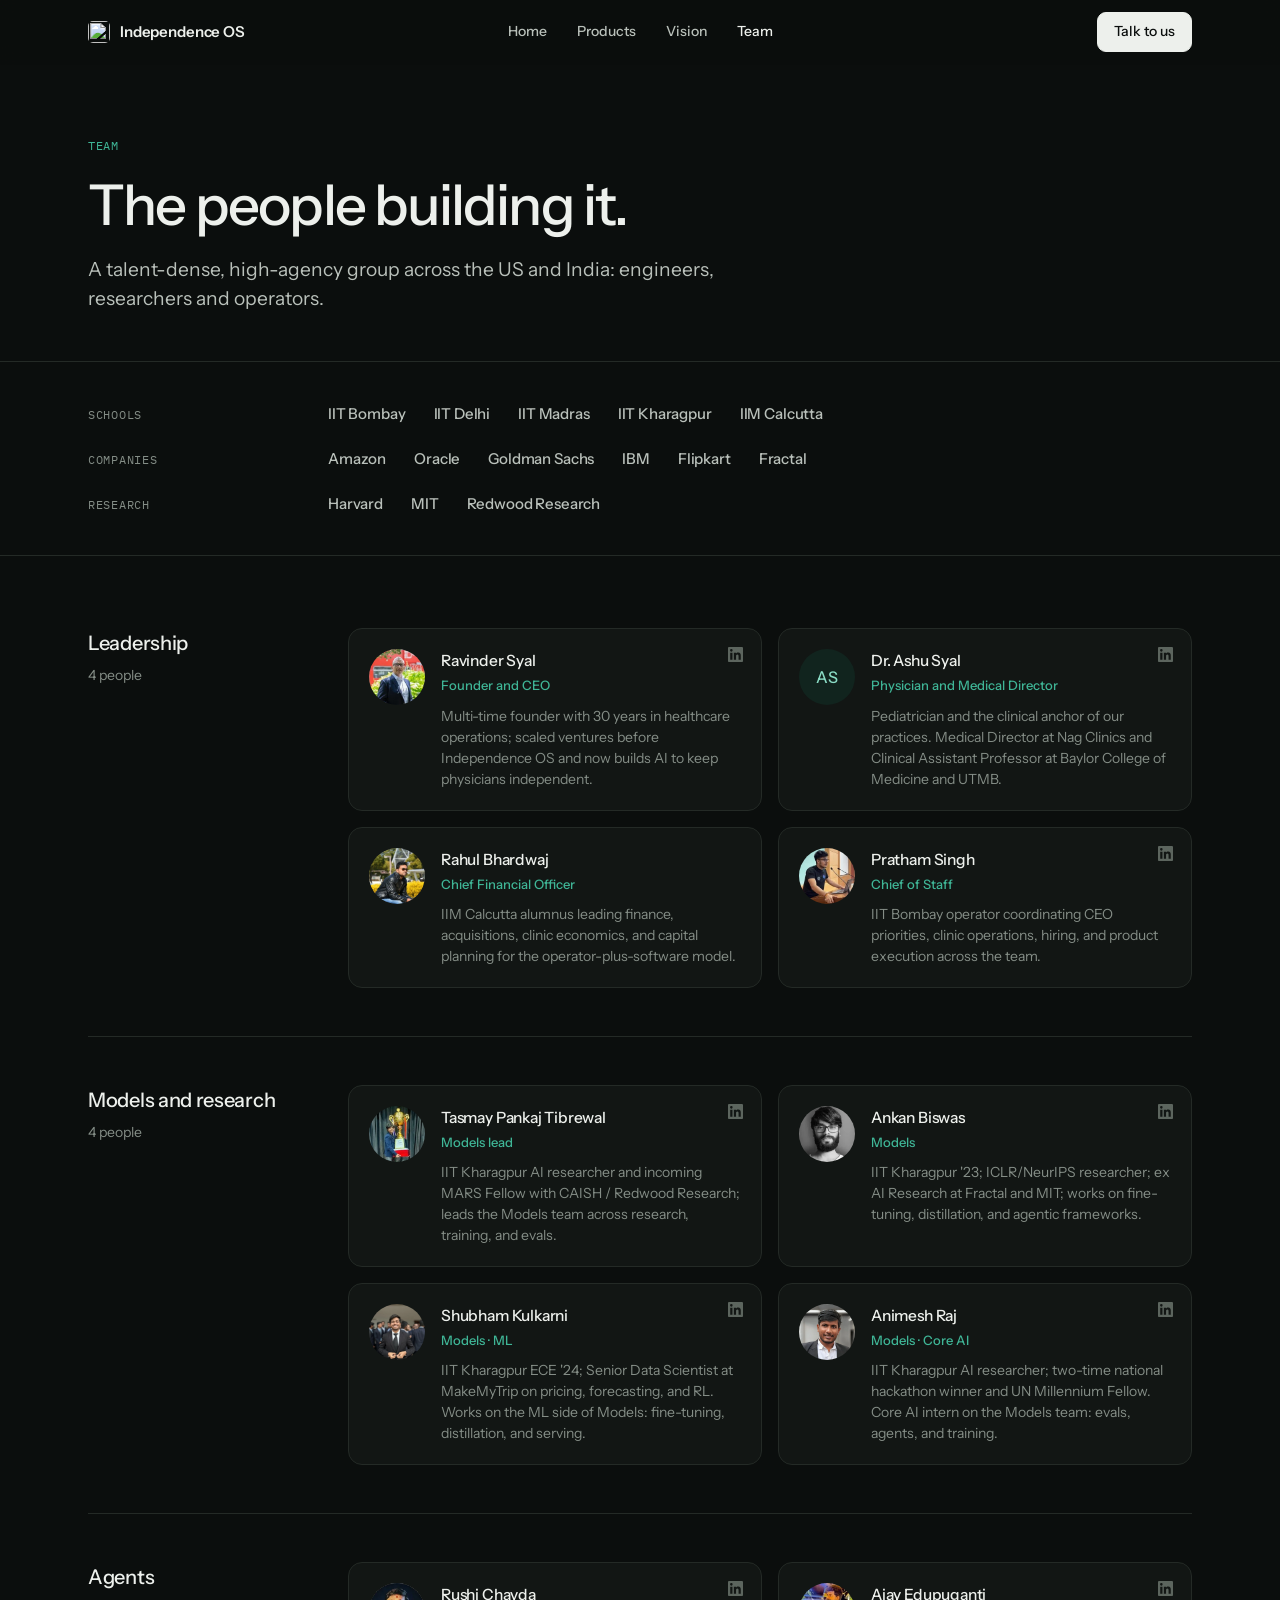
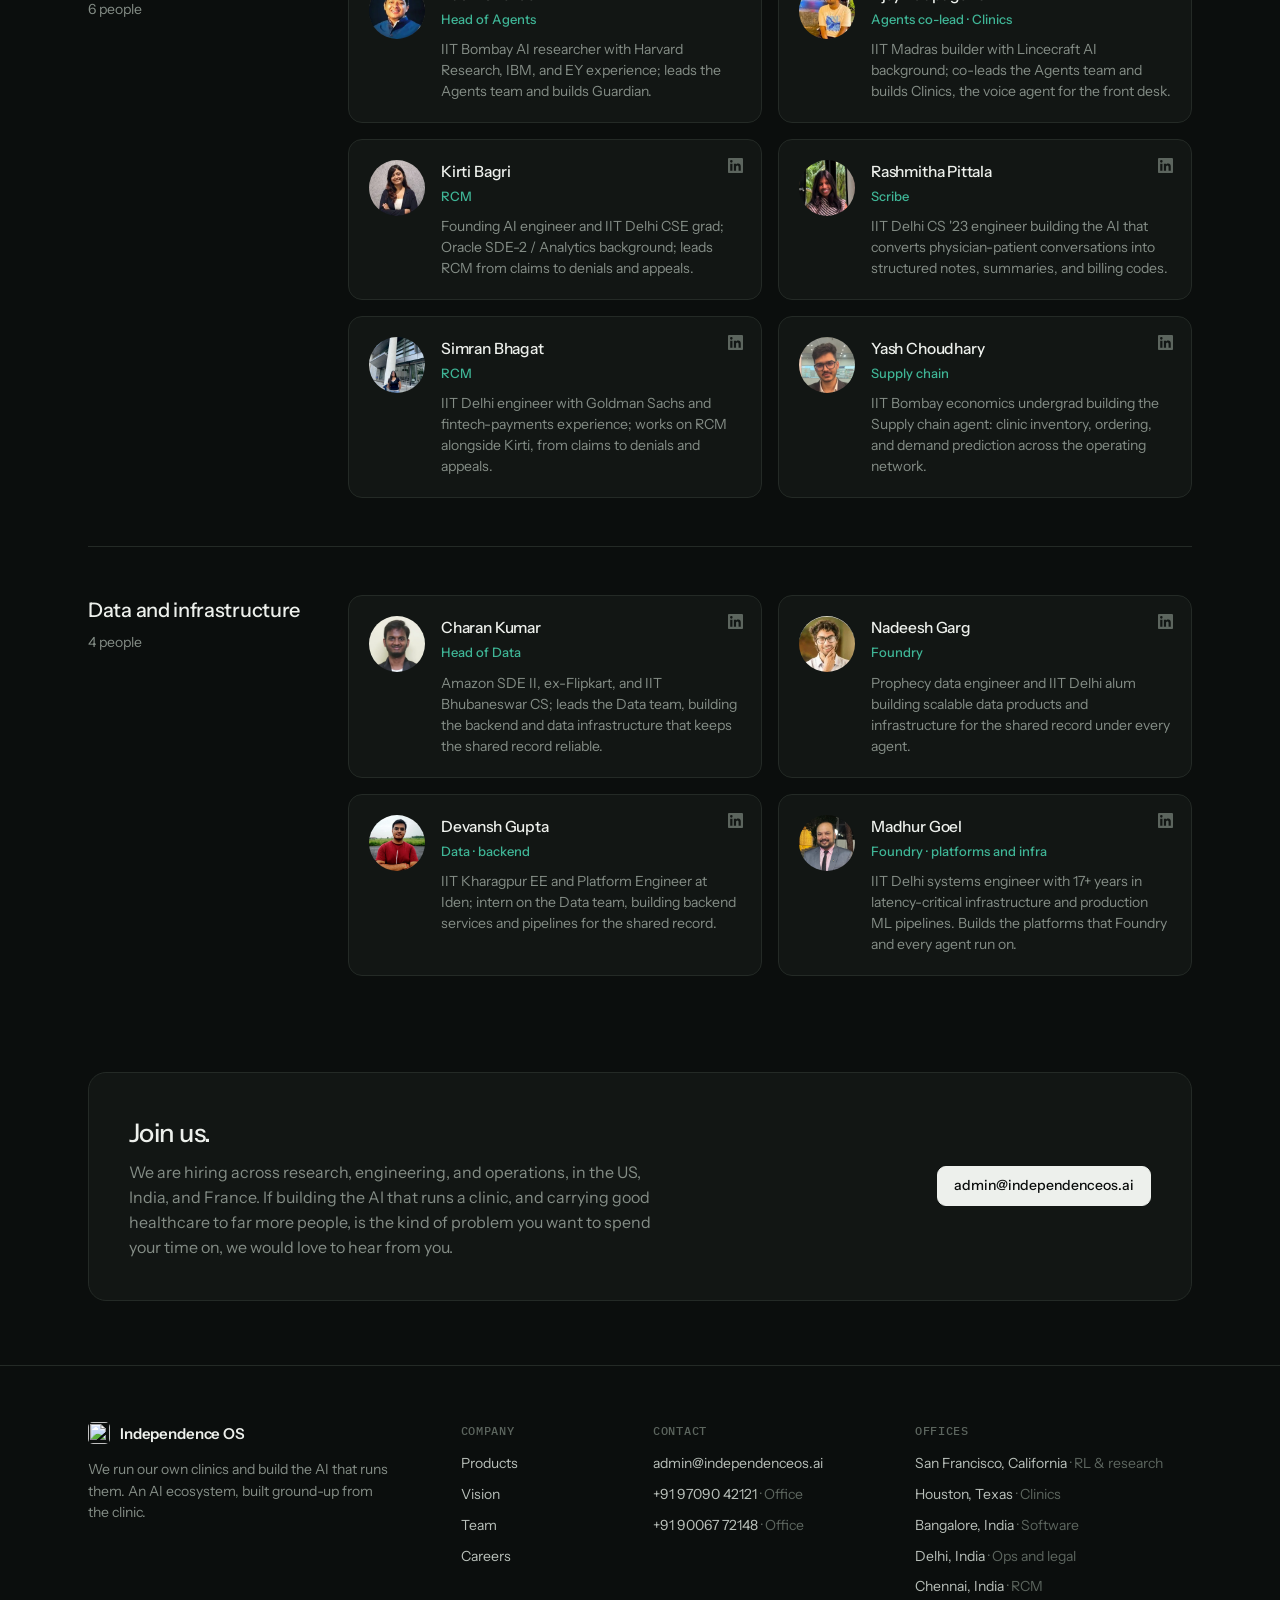
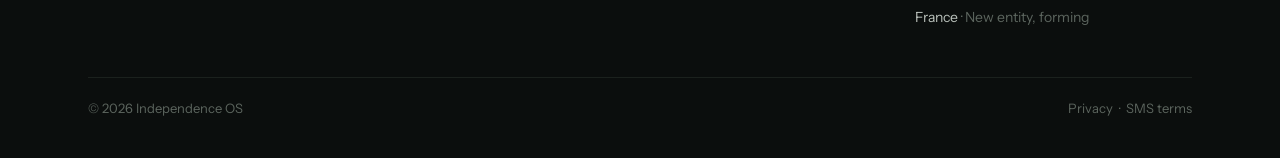
==== team.html @ 51375b29 "Rebuild site: dark-only design, globe hero, scroll-driven Flow, product grid and system diagram - Ne" ====
<!doctype html>
<html lang="en">
<head>
<meta charset="utf-8">
<meta name="viewport" content="width=device-width, initial-scale=1">
<title>Team · Independence OS</title>
<meta name="description" content="The people building Independence OS: engineers and researchers from the top IITs, with experience across Oracle, Amazon, IBM, Goldman Sachs, Flipkart, and Fractal.">
<link rel="icon" href="indoslogo.png">
<link rel="preconnect" href="https://fonts.googleapis.com">
<link rel="preconnect" href="https://fonts.gstatic.com" crossorigin>
<link href="https://fonts.googleapis.com/css2?family=Instrument+Sans:wght@400;500;600&family=IBM+Plex+Mono:wght@400;500&family=Newsreader:ital,opsz,wght@1,6..72,400&display=swap" rel="stylesheet">
<link rel="stylesheet" href="styles.css?v=45">
<meta name="color-scheme" content="dark">
</head>
<body>

<header class="nav">
  <div class="container nav-inner">
    <a class="brand" href="index.html"><img src="indoslogo.png" alt="">Independence OS</a>
    <nav class="nav-links" id="navLinks" aria-label="Primary">
      <a href="index.html">Home</a>
      <a href="products.html">Products</a>
      <a href="vision.html">Vision</a>
      <a href="team.html" aria-current="page">Team</a>
    </nav>
    <div class="nav-right">
      <a class="btn primary nav-cta" href="mailto:admin@independenceos.ai">Talk to us</a>
      <button type="button" class="icon-btn nav-toggle" id="navToggle" aria-label="Open menu" aria-expanded="false" aria-controls="navLinks">
        <svg viewBox="0 0 24 24" fill="none" stroke="currentColor" stroke-width="1.7" stroke-linecap="round"><path d="M4 7h16M4 12h16M4 17h16"/></svg>
      </button>
    </div>
  </div>
</header>

<main>

<section class="page-hero">
  <div class="container">
    <p class="label accent">Team</p>
    <h1 class="display">The people building it.</h1>
    <p class="lead">A talent-dense, high-agency group across the US and India: engineers, researchers and operators.</p>
  </div>
</section>

<div class="strip team-strip">
  <div class="container tstrip">
    <div class="trow"><p class="label">Schools</p><div class="marks"><span>IIT Bombay</span><span>IIT Delhi</span><span>IIT Madras</span><span>IIT Kharagpur</span><span>IIM Calcutta</span></div></div>
    <div class="trow"><p class="label">Companies</p><div class="marks"><span>Amazon</span><span>Oracle</span><span>Goldman Sachs</span><span>IBM</span><span>Flipkart</span><span>Fractal</span></div></div>
    <div class="trow"><p class="label">Research</p><div class="marks"><span>Harvard</span><span>MIT</span><span>Redwood Research</span></div></div>
  </div>
</div>

<section class="tight" style="padding-top:24px">
  <div class="container">

    <div class="group">
      <div class="group-h"><h2>Leadership</h2><p class="small">4 people</p></div>
      <div class="people">
        <article class="person">
          <span class="avatar"><img src="images/ravinder-syal.webp" alt=""></span>
          <div>
            <p class="name">Ravinder Syal</p><p class="role">Founder and CEO</p>
            <p class="bio">Multi-time founder with 30 years in healthcare operations; scaled ventures before Independence OS and now builds AI to keep physicians independent.</p>
          </div>
          <a class="li" href="https://www.linkedin.com/in/ravinder-syal/" target="_blank" rel="noopener" aria-label="LinkedIn"><svg viewBox="0 0 24 24" fill="currentColor"><path d="M20.45 20.45h-3.55v-5.57c0-1.33-.03-3.04-1.85-3.04-1.85 0-2.14 1.45-2.14 2.94v5.67H9.36V9h3.41v1.56h.05c.47-.9 1.63-1.85 3.36-1.85 3.6 0 4.27 2.37 4.27 5.46v6.28zM5.34 7.43a2.06 2.06 0 1 1 0-4.12 2.06 2.06 0 0 1 0 4.12zM7.12 20.45H3.56V9h3.56v11.45zM22.22 0H1.77C.79 0 0 .77 0 1.73v20.54C0 23.23.79 24 1.77 24h20.45c.98 0 1.78-.77 1.78-1.73V1.73C24 .77 23.2 0 22.22 0z"/></svg></a>
        </article>
        <article class="person">
          <span class="avatar">AS</span>
          <div>
            <p class="name">Dr. Ashu Syal</p><p class="role">Physician and Medical Director</p>
            <p class="bio">Pediatrician and the clinical anchor of our practices. Medical Director at Nag Clinics and Clinical Assistant Professor at Baylor College of Medicine and UTMB.</p>
          </div>
          <a class="li" href="https://www.linkedin.com/in/ashu-syal-66743b41/" target="_blank" rel="noopener" aria-label="LinkedIn"><svg viewBox="0 0 24 24" fill="currentColor"><path d="M20.45 20.45h-3.55v-5.57c0-1.33-.03-3.04-1.85-3.04-1.85 0-2.14 1.45-2.14 2.94v5.67H9.36V9h3.41v1.56h.05c.47-.9 1.63-1.85 3.36-1.85 3.6 0 4.27 2.37 4.27 5.46v6.28zM5.34 7.43a2.06 2.06 0 1 1 0-4.12 2.06 2.06 0 0 1 0 4.12zM7.12 20.45H3.56V9h3.56v11.45zM22.22 0H1.77C.79 0 0 .77 0 1.73v20.54C0 23.23.79 24 1.77 24h20.45c.98 0 1.78-.77 1.78-1.73V1.73C24 .77 23.2 0 22.22 0z"/></svg></a>
        </article>
        <article class="person">
          <span class="avatar"><img src="images/rahul-bhardwaj.webp" alt=""></span>
          <div>
            <p class="name">Rahul Bhardwaj</p><p class="role">Chief Financial Officer</p>
            <p class="bio">IIM Calcutta alumnus leading finance, acquisitions, clinic economics, and capital planning for the operator-plus-software model.</p>
          </div>
        </article>
        <article class="person">
          <span class="avatar"><img src="images/pratham-singh.webp" alt=""></span>
          <div>
            <p class="name">Pratham Singh</p><p class="role">Chief of Staff</p>
            <p class="bio">IIT Bombay operator coordinating CEO priorities, clinic operations, hiring, and product execution across the team.</p>
          </div>
          <a class="li" href="https://www.linkedin.com/in/pratham-singh-27b4b2253/" target="_blank" rel="noopener" aria-label="LinkedIn"><svg viewBox="0 0 24 24" fill="currentColor"><path d="M20.45 20.45h-3.55v-5.57c0-1.33-.03-3.04-1.85-3.04-1.85 0-2.14 1.45-2.14 2.94v5.67H9.36V9h3.41v1.56h.05c.47-.9 1.63-1.85 3.36-1.85 3.6 0 4.27 2.37 4.27 5.46v6.28zM5.34 7.43a2.06 2.06 0 1 1 0-4.12 2.06 2.06 0 0 1 0 4.12zM7.12 20.45H3.56V9h3.56v11.45zM22.22 0H1.77C.79 0 0 .77 0 1.73v20.54C0 23.23.79 24 1.77 24h20.45c.98 0 1.78-.77 1.78-1.73V1.73C24 .77 23.2 0 22.22 0z"/></svg></a>
        </article>
      </div>
    </div>

    <div class="group">
      <div class="group-h"><h2>Models and research</h2><p class="small">4 people</p></div>
      <div class="people">
        <article class="person">
          <span class="avatar"><img src="images/tasmay-pankaj-tibrewal.webp" alt=""></span>
          <div>
            <p class="name">Tasmay Pankaj Tibrewal</p><p class="role">Models lead</p>
            <p class="bio">IIT Kharagpur AI researcher and incoming MARS Fellow with CAISH / Redwood Research; leads the Models team across research, training, and evals.</p>
          </div>
          <a class="li" href="https://www.linkedin.com/in/tasmay-tibrewal/" target="_blank" rel="noopener" aria-label="LinkedIn"><svg viewBox="0 0 24 24" fill="currentColor"><path d="M20.45 20.45h-3.55v-5.57c0-1.33-.03-3.04-1.85-3.04-1.85 0-2.14 1.45-2.14 2.94v5.67H9.36V9h3.41v1.56h.05c.47-.9 1.63-1.85 3.36-1.85 3.6 0 4.27 2.37 4.27 5.46v6.28zM5.34 7.43a2.06 2.06 0 1 1 0-4.12 2.06 2.06 0 0 1 0 4.12zM7.12 20.45H3.56V9h3.56v11.45zM22.22 0H1.77C.79 0 0 .77 0 1.73v20.54C0 23.23.79 24 1.77 24h20.45c.98 0 1.78-.77 1.78-1.73V1.73C24 .77 23.2 0 22.22 0z"/></svg></a>
        </article>
        <article class="person">
          <span class="avatar"><img src="images/ankan-biswas.webp" alt=""></span>
          <div>
            <p class="name">Ankan Biswas</p><p class="role">Models</p>
            <p class="bio">IIT Kharagpur '23; ICLR/NeurIPS researcher; ex AI Research at Fractal and MIT; works on fine-tuning, distillation, and agentic frameworks.</p>
          </div>
          <a class="li" href="https://www.linkedin.com/in/ankanbiswas7/" target="_blank" rel="noopener" aria-label="LinkedIn"><svg viewBox="0 0 24 24" fill="currentColor"><path d="M20.45 20.45h-3.55v-5.57c0-1.33-.03-3.04-1.85-3.04-1.85 0-2.14 1.45-2.14 2.94v5.67H9.36V9h3.41v1.56h.05c.47-.9 1.63-1.85 3.36-1.85 3.6 0 4.27 2.37 4.27 5.46v6.28zM5.34 7.43a2.06 2.06 0 1 1 0-4.12 2.06 2.06 0 0 1 0 4.12zM7.12 20.45H3.56V9h3.56v11.45zM22.22 0H1.77C.79 0 0 .77 0 1.73v20.54C0 23.23.79 24 1.77 24h20.45c.98 0 1.78-.77 1.78-1.73V1.73C24 .77 23.2 0 22.22 0z"/></svg></a>
        </article>
        <article class="person">
          <span class="avatar"><img src="images/shubham-kulkarni.webp" alt=""></span>
          <div>
            <p class="name">Shubham Kulkarni</p><p class="role">Models · ML</p>
            <p class="bio">IIT Kharagpur ECE '24; Senior Data Scientist at MakeMyTrip on pricing, forecasting, and RL. Works on the ML side of Models: fine-tuning, distillation, and serving.</p>
          </div>
          <a class="li" href="https://www.linkedin.com/in/shubham-kulkarni-b0b307221/" target="_blank" rel="noopener" aria-label="LinkedIn"><svg viewBox="0 0 24 24" fill="currentColor"><path d="M20.45 20.45h-3.55v-5.57c0-1.33-.03-3.04-1.85-3.04-1.85 0-2.14 1.45-2.14 2.94v5.67H9.36V9h3.41v1.56h.05c.47-.9 1.63-1.85 3.36-1.85 3.6 0 4.27 2.37 4.27 5.46v6.28zM5.34 7.43a2.06 2.06 0 1 1 0-4.12 2.06 2.06 0 0 1 0 4.12zM7.12 20.45H3.56V9h3.56v11.45zM22.22 0H1.77C.79 0 0 .77 0 1.73v20.54C0 23.23.79 24 1.77 24h20.45c.98 0 1.78-.77 1.78-1.73V1.73C24 .77 23.2 0 22.22 0z"/></svg></a>
        </article>
        <article class="person">
          <span class="avatar"><img src="images/animesh-raj.webp" alt=""></span>
          <div>
            <p class="name">Animesh Raj</p><p class="role">Models · Core AI</p>
            <p class="bio">IIT Kharagpur AI researcher; two-time national hackathon winner and UN Millennium Fellow. Core AI intern on the Models team: evals, agents, and training.</p>
          </div>
          <a class="li" href="https://www.linkedin.com/in/animeshrj958/" target="_blank" rel="noopener" aria-label="LinkedIn"><svg viewBox="0 0 24 24" fill="currentColor"><path d="M20.45 20.45h-3.55v-5.57c0-1.33-.03-3.04-1.85-3.04-1.85 0-2.14 1.45-2.14 2.94v5.67H9.36V9h3.41v1.56h.05c.47-.9 1.63-1.85 3.36-1.85 3.6 0 4.27 2.37 4.27 5.46v6.28zM5.34 7.43a2.06 2.06 0 1 1 0-4.12 2.06 2.06 0 0 1 0 4.12zM7.12 20.45H3.56V9h3.56v11.45zM22.22 0H1.77C.79 0 0 .77 0 1.73v20.54C0 23.23.79 24 1.77 24h20.45c.98 0 1.78-.77 1.78-1.73V1.73C24 .77 23.2 0 22.22 0z"/></svg></a>
        </article>
      </div>
    </div>

    <div class="group">
      <div class="group-h"><h2>Agents</h2><p class="small">6 people</p></div>
      <div class="people">
        <article class="person">
          <span class="avatar"><img src="images/rushi-chavda.webp" alt=""></span>
          <div>
            <p class="name">Rushi Chavda</p><p class="role">Head of Agents</p>
            <p class="bio">IIT Bombay AI researcher with Harvard Research, IBM, and EY experience; leads the Agents team and builds Guardian.</p>
          </div>
          <a class="li" href="https://www.linkedin.com/in/rushi-chavda-123ryc/" target="_blank" rel="noopener" aria-label="LinkedIn"><svg viewBox="0 0 24 24" fill="currentColor"><path d="M20.45 20.45h-3.55v-5.57c0-1.33-.03-3.04-1.85-3.04-1.85 0-2.14 1.45-2.14 2.94v5.67H9.36V9h3.41v1.56h.05c.47-.9 1.63-1.85 3.36-1.85 3.6 0 4.27 2.37 4.27 5.46v6.28zM5.34 7.43a2.06 2.06 0 1 1 0-4.12 2.06 2.06 0 0 1 0 4.12zM7.12 20.45H3.56V9h3.56v11.45zM22.22 0H1.77C.79 0 0 .77 0 1.73v20.54C0 23.23.79 24 1.77 24h20.45c.98 0 1.78-.77 1.78-1.73V1.73C24 .77 23.2 0 22.22 0z"/></svg></a>
        </article>
        <article class="person">
          <span class="avatar"><img src="images/ajay-edupuganti.webp" alt=""></span>
          <div>
            <p class="name">Ajay Edupuganti</p><p class="role">Agents co-lead · Clinics</p>
            <p class="bio">IIT Madras builder with Lincecraft AI background; co-leads the Agents team and builds Clinics, the voice agent for the front desk.</p>
          </div>
          <a class="li" href="https://www.linkedin.com/in/ajayedupuganti/" target="_blank" rel="noopener" aria-label="LinkedIn"><svg viewBox="0 0 24 24" fill="currentColor"><path d="M20.45 20.45h-3.55v-5.57c0-1.33-.03-3.04-1.85-3.04-1.85 0-2.14 1.45-2.14 2.94v5.67H9.36V9h3.41v1.56h.05c.47-.9 1.63-1.85 3.36-1.85 3.6 0 4.27 2.37 4.27 5.46v6.28zM5.34 7.43a2.06 2.06 0 1 1 0-4.12 2.06 2.06 0 0 1 0 4.12zM7.12 20.45H3.56V9h3.56v11.45zM22.22 0H1.77C.79 0 0 .77 0 1.73v20.54C0 23.23.79 24 1.77 24h20.45c.98 0 1.78-.77 1.78-1.73V1.73C24 .77 23.2 0 22.22 0z"/></svg></a>
        </article>
        <article class="person">
          <span class="avatar"><img src="images/kirti-bagri.webp" alt=""></span>
          <div>
            <p class="name">Kirti Bagri</p><p class="role">RCM</p>
            <p class="bio">Founding AI engineer and IIT Delhi CSE grad; Oracle SDE-2 / Analytics background; leads RCM from claims to denials and appeals.</p>
          </div>
          <a class="li" href="https://www.linkedin.com/in/kirti-bagri-600b33213/" target="_blank" rel="noopener" aria-label="LinkedIn"><svg viewBox="0 0 24 24" fill="currentColor"><path d="M20.45 20.45h-3.55v-5.57c0-1.33-.03-3.04-1.85-3.04-1.85 0-2.14 1.45-2.14 2.94v5.67H9.36V9h3.41v1.56h.05c.47-.9 1.63-1.85 3.36-1.85 3.6 0 4.27 2.37 4.27 5.46v6.28zM5.34 7.43a2.06 2.06 0 1 1 0-4.12 2.06 2.06 0 0 1 0 4.12zM7.12 20.45H3.56V9h3.56v11.45zM22.22 0H1.77C.79 0 0 .77 0 1.73v20.54C0 23.23.79 24 1.77 24h20.45c.98 0 1.78-.77 1.78-1.73V1.73C24 .77 23.2 0 22.22 0z"/></svg></a>
        </article>
        <article class="person">
          <span class="avatar"><img src="images/rashmitha-pittala.webp" alt=""></span>
          <div>
            <p class="name">Rashmitha Pittala</p><p class="role">Scribe</p>
            <p class="bio">IIT Delhi CS '23 engineer building the AI that converts physician-patient conversations into structured notes, summaries, and billing codes.</p>
          </div>
          <a class="li" href="https://www.linkedin.com/in/rashmitha-pittala-50b4711b3/" target="_blank" rel="noopener" aria-label="LinkedIn"><svg viewBox="0 0 24 24" fill="currentColor"><path d="M20.45 20.45h-3.55v-5.57c0-1.33-.03-3.04-1.85-3.04-1.85 0-2.14 1.45-2.14 2.94v5.67H9.36V9h3.41v1.56h.05c.47-.9 1.63-1.85 3.36-1.85 3.6 0 4.27 2.37 4.27 5.46v6.28zM5.34 7.43a2.06 2.06 0 1 1 0-4.12 2.06 2.06 0 0 1 0 4.12zM7.12 20.45H3.56V9h3.56v11.45zM22.22 0H1.77C.79 0 0 .77 0 1.73v20.54C0 23.23.79 24 1.77 24h20.45c.98 0 1.78-.77 1.78-1.73V1.73C24 .77 23.2 0 22.22 0z"/></svg></a>
        </article>
        <article class="person">
          <span class="avatar"><img src="images/simran-bhagat.webp" alt=""></span>
          <div>
            <p class="name">Simran Bhagat</p><p class="role">RCM</p>
            <p class="bio">IIT Delhi engineer with Goldman Sachs and fintech-payments experience; works on RCM alongside Kirti, from claims to denials and appeals.</p>
          </div>
          <a class="li" href="https://www.linkedin.com/in/simran-bhagat-122698148/" target="_blank" rel="noopener" aria-label="LinkedIn"><svg viewBox="0 0 24 24" fill="currentColor"><path d="M20.45 20.45h-3.55v-5.57c0-1.33-.03-3.04-1.85-3.04-1.85 0-2.14 1.45-2.14 2.94v5.67H9.36V9h3.41v1.56h.05c.47-.9 1.63-1.85 3.36-1.85 3.6 0 4.27 2.37 4.27 5.46v6.28zM5.34 7.43a2.06 2.06 0 1 1 0-4.12 2.06 2.06 0 0 1 0 4.12zM7.12 20.45H3.56V9h3.56v11.45zM22.22 0H1.77C.79 0 0 .77 0 1.73v20.54C0 23.23.79 24 1.77 24h20.45c.98 0 1.78-.77 1.78-1.73V1.73C24 .77 23.2 0 22.22 0z"/></svg></a>
        </article>
        <article class="person">
          <span class="avatar"><img src="images/yash-choudhary.webp" alt=""></span>
          <div>
            <p class="name">Yash Choudhary</p><p class="role">Supply chain</p>
            <p class="bio">IIT Bombay economics undergrad building the Supply chain agent: clinic inventory, ordering, and demand prediction across the operating network.</p>
          </div>
          <a class="li" href="https://www.linkedin.com/in/yash-choudhary-ab0544289/" target="_blank" rel="noopener" aria-label="LinkedIn"><svg viewBox="0 0 24 24" fill="currentColor"><path d="M20.45 20.45h-3.55v-5.57c0-1.33-.03-3.04-1.85-3.04-1.85 0-2.14 1.45-2.14 2.94v5.67H9.36V9h3.41v1.56h.05c.47-.9 1.63-1.85 3.36-1.85 3.6 0 4.27 2.37 4.27 5.46v6.28zM5.34 7.43a2.06 2.06 0 1 1 0-4.12 2.06 2.06 0 0 1 0 4.12zM7.12 20.45H3.56V9h3.56v11.45zM22.22 0H1.77C.79 0 0 .77 0 1.73v20.54C0 23.23.79 24 1.77 24h20.45c.98 0 1.78-.77 1.78-1.73V1.73C24 .77 23.2 0 22.22 0z"/></svg></a>
        </article>
      </div>
    </div>

    <div class="group">
      <div class="group-h"><h2>Data and infrastructure</h2><p class="small">4 people</p></div>
      <div class="people">
        <article class="person">
          <span class="avatar"><img src="images/charan-kumar.webp" alt=""></span>
          <div>
            <p class="name">Charan Kumar</p><p class="role">Head of Data</p>
            <p class="bio">Amazon SDE II, ex-Flipkart, and IIT Bhubaneswar CS; leads the Data team, building the backend and data infrastructure that keeps the shared record reliable.</p>
          </div>
          <a class="li" href="https://www.linkedin.com/in/rvs-charan-kumar/" target="_blank" rel="noopener" aria-label="LinkedIn"><svg viewBox="0 0 24 24" fill="currentColor"><path d="M20.45 20.45h-3.55v-5.57c0-1.33-.03-3.04-1.85-3.04-1.85 0-2.14 1.45-2.14 2.94v5.67H9.36V9h3.41v1.56h.05c.47-.9 1.63-1.85 3.36-1.85 3.6 0 4.27 2.37 4.27 5.46v6.28zM5.34 7.43a2.06 2.06 0 1 1 0-4.12 2.06 2.06 0 0 1 0 4.12zM7.12 20.45H3.56V9h3.56v11.45zM22.22 0H1.77C.79 0 0 .77 0 1.73v20.54C0 23.23.79 24 1.77 24h20.45c.98 0 1.78-.77 1.78-1.73V1.73C24 .77 23.2 0 22.22 0z"/></svg></a>
        </article>
        <article class="person">
          <span class="avatar"><img src="images/nadeesh-garg.webp" alt=""></span>
          <div>
            <p class="name">Nadeesh Garg</p><p class="role">Foundry</p>
            <p class="bio">Prophecy data engineer and IIT Delhi alum building scalable data products and infrastructure for the shared record under every agent.</p>
          </div>
          <a class="li" href="https://www.linkedin.com/in/nadeeshgarg/" target="_blank" rel="noopener" aria-label="LinkedIn"><svg viewBox="0 0 24 24" fill="currentColor"><path d="M20.45 20.45h-3.55v-5.57c0-1.33-.03-3.04-1.85-3.04-1.85 0-2.14 1.45-2.14 2.94v5.67H9.36V9h3.41v1.56h.05c.47-.9 1.63-1.85 3.36-1.85 3.6 0 4.27 2.37 4.27 5.46v6.28zM5.34 7.43a2.06 2.06 0 1 1 0-4.12 2.06 2.06 0 0 1 0 4.12zM7.12 20.45H3.56V9h3.56v11.45zM22.22 0H1.77C.79 0 0 .77 0 1.73v20.54C0 23.23.79 24 1.77 24h20.45c.98 0 1.78-.77 1.78-1.73V1.73C24 .77 23.2 0 22.22 0z"/></svg></a>
        </article>
        <article class="person">
          <span class="avatar"><img src="images/devansh-gupta.webp" alt=""></span>
          <div>
            <p class="name">Devansh Gupta</p><p class="role">Data · backend</p>
            <p class="bio">IIT Kharagpur EE and Platform Engineer at Iden; intern on the Data team, building backend services and pipelines for the shared record.</p>
          </div>
          <a class="li" href="https://www.linkedin.com/in/devansh308/" target="_blank" rel="noopener" aria-label="LinkedIn"><svg viewBox="0 0 24 24" fill="currentColor"><path d="M20.45 20.45h-3.55v-5.57c0-1.33-.03-3.04-1.85-3.04-1.85 0-2.14 1.45-2.14 2.94v5.67H9.36V9h3.41v1.56h.05c.47-.9 1.63-1.85 3.36-1.85 3.6 0 4.27 2.37 4.27 5.46v6.28zM5.34 7.43a2.06 2.06 0 1 1 0-4.12 2.06 2.06 0 0 1 0 4.12zM7.12 20.45H3.56V9h3.56v11.45zM22.22 0H1.77C.79 0 0 .77 0 1.73v20.54C0 23.23.79 24 1.77 24h20.45c.98 0 1.78-.77 1.78-1.73V1.73C24 .77 23.2 0 22.22 0z"/></svg></a>
        </article>
        <article class="person">
          <span class="avatar"><img src="images/madhur-goel.webp" alt=""></span>
          <div>
            <p class="name">Madhur Goel</p><p class="role">Foundry · platforms and infra</p>
            <p class="bio">IIT Delhi systems engineer with 17+ years in latency-critical infrastructure and production ML pipelines. Builds the platforms that Foundry and every agent run on.</p>
          </div>
          <a class="li" href="https://www.linkedin.com/in/madhur-goel-1015877/" target="_blank" rel="noopener" aria-label="LinkedIn"><svg viewBox="0 0 24 24" fill="currentColor"><path d="M20.45 20.45h-3.55v-5.57c0-1.33-.03-3.04-1.85-3.04-1.85 0-2.14 1.45-2.14 2.94v5.67H9.36V9h3.41v1.56h.05c.47-.9 1.63-1.85 3.36-1.85 3.6 0 4.27 2.37 4.27 5.46v6.28zM5.34 7.43a2.06 2.06 0 1 1 0-4.12 2.06 2.06 0 0 1 0 4.12zM7.12 20.45H3.56V9h3.56v11.45zM22.22 0H1.77C.79 0 0 .77 0 1.73v20.54C0 23.23.79 24 1.77 24h20.45c.98 0 1.78-.77 1.78-1.73V1.73C24 .77 23.2 0 22.22 0z"/></svg></a>
        </article>
      </div>
    </div>

    <div class="join">
      <div class="cta">
        <div>
          <h2>Join us.</h2>
          <p>We are hiring across research, engineering, and operations, in the US, India, and France. If building the AI that runs a clinic, and carrying good healthcare to far more people, is the kind of problem you want to spend your time on, we would love to hear from you.</p>
        </div>
        <div class="btns">
          <a class="btn primary" href="mailto:admin@independenceos.ai">admin@independenceos.ai</a>
        </div>
      </div>
    </div>

  </div>
</section>

</main>

<footer>
  <div class="container">
    <div class="foot">
      <div>
        <a class="brand" href="index.html"><img src="indoslogo.png" alt="">Independence OS</a>
        <p>We run our own clinics and build the AI that runs them. An AI ecosystem, built ground-up from the clinic.</p>
      </div>
      <div>
        <h4>Company</h4>
        <ul><li><a href="products.html">Products</a></li><li><a href="vision.html">Vision</a></li><li><a href="team.html">Team</a></li><li><a href="mailto:admin@independenceos.ai">Careers</a></li></ul>
      </div>
      <div>
        <h4>Contact</h4>
        <ul><li><a href="mailto:admin@independenceos.ai">admin@independenceos.ai</a></li><li><a href="tel:+919709042121">+91 97090 42121</a> <span>· Office</span></li><li><a href="tel:+919006772148">+91 90067 72148</a> <span>· Office</span></li></ul>
      </div>
      <div>
        <h4>Offices</h4>
        <ul><li>San Francisco, California <span>· RL &amp; research</span></li><li>Houston, Texas <span>· Clinics</span></li><li>Bangalore, India <span>· Software</span></li><li>Delhi, India <span>· Ops and legal</span></li><li>Chennai, India <span>· RCM</span></li><li>France <span>· New entity, forming</span></li></ul>
      </div>
    </div>
    <div class="foot-bottom">
      <span>© 2026 Independence OS</span>
      <span><a href="privacy.html">Privacy</a> &nbsp;·&nbsp; <a href="terms.html">SMS terms</a></span>
    </div>
  </div>
</footer>

<script src="main.js?v=24"></script>
</body>
</html>
---- styles.css ----
/* Independence OS — v2 stylesheet */

:root{
  --bg:#0B0E0D; --surface:#121614; --surface-2:#171C19; --surface-3:#1E2420;
  --ink:#EDF0EC; --ink-2:#B9C0BA; --ink-3:#848D86; --ink-4:#5C655E;
  --line:#242A26; --line-2:#1B211D; --line-strong:#333B36;
  --accent:#3FB596; --accent-2:#5FC7AB; --accent-ink:#8ADCC5; --accent-soft:#11241E; --accent-soft-2:#0A1B15; --accent-line:#1E4A3D;
  --signal:#3ED6A7; --warn:#E0A046; --warn-soft:#2A2114;
  --shadow:0 1px 2px rgba(0,0,0,.3), 0 16px 40px -18px rgba(0,0,0,.6);
  --globe-dot:237,240,236; --globe-land:95,199,171;
  --rev:#6FD3C5; --rev-soft:#10231F;
  color-scheme:dark;
  --sans:'Instrument Sans',-apple-system,BlinkMacSystemFont,'Segoe UI',Helvetica,Arial,sans-serif;
  --serif:'Newsreader',Georgia,'Times New Roman',serif;
  --mono:'IBM Plex Mono',ui-monospace,SFMono-Regular,Menlo,Consolas,monospace;
}

*,*::before,*::after{box-sizing:border-box;}
html{-webkit-text-size-adjust:100%;scroll-behavior:smooth;}
@media (prefers-reduced-motion: reduce){html{scroll-behavior:auto;} *,*::before,*::after{animation-duration:.001ms!important;transition-duration:.001ms!important;}}
body{margin:0;background:var(--bg);color:var(--ink);font-family:var(--sans);font-size:16px;line-height:1.55;-webkit-font-smoothing:antialiased;text-rendering:optimizeLegibility;}
img{max-width:100%;display:block;}
a{color:inherit;text-decoration:none;}
a:focus-visible,button:focus-visible{outline:2px solid var(--accent);outline-offset:3px;border-radius:4px;}
h1,h2,h3,h4{margin:0;font-weight:500;letter-spacing:-.02em;text-wrap:balance;}
p{margin:0;}
ul,ol{margin:0;padding:0;list-style:none;}
button{font:inherit;color:inherit;background:none;border:0;padding:0;cursor:pointer;}
.container{width:100%;max-width:1160px;margin:0 auto;padding:0 28px;}
.container.wide{max-width:1360px;}
.tnum{font-variant-numeric:tabular-nums;}

/* type scale */
.display{font-size:clamp(2.6rem,5.2vw,4.25rem);line-height:1.02;letter-spacing:-.032em;font-weight:500;}
.h2{font-size:clamp(1.9rem,3.2vw,2.6rem);line-height:1.1;letter-spacing:-.028em;}
.h3{font-size:1.3rem;line-height:1.25;letter-spacing:-.018em;}
.lead{font-size:clamp(1.1rem,1.5vw,1.25rem);line-height:1.5;color:var(--ink-2);max-width:56ch;}
.body{color:var(--ink-2);max-width:62ch;}
.body p+p{margin-top:16px;}
.label{font-family:var(--mono);font-size:12px;letter-spacing:.06em;text-transform:uppercase;color:var(--ink-3);}
.label.accent{color:var(--accent);}
.small{font-size:14px;color:var(--ink-3);}

/* nav */
.nav{position:sticky;top:0;z-index:50;background:color-mix(in srgb,var(--bg) 82%,transparent);backdrop-filter:saturate(1.4) blur(12px);-webkit-backdrop-filter:saturate(1.4) blur(12px);border-bottom:1px solid transparent;transition:border-color .2s ease;}
.nav.scrolled{border-bottom-color:var(--line);}
.nav-inner{height:64px;display:grid;grid-template-columns:1fr auto 1fr;align-items:center;gap:24px;}
.nav-right{justify-self:end;}
.brand{display:flex;align-items:center;gap:10px;white-space:nowrap;font-weight:600;letter-spacing:-.01em;font-size:15px;}
.brand img{width:22px;height:22px;border-radius:5px;}
.nav-links{display:flex;align-items:center;gap:6px;}
.nav-links a{font-size:14px;font-weight:500;color:var(--ink-2);padding:8px 12px;border-radius:8px;transition:color .15s ease,background .15s ease;}
.nav-links a:hover{color:var(--ink);background:var(--surface-2);}
.nav-links a[aria-current="page"]{color:var(--ink);}
.nav-right{display:flex;align-items:center;gap:8px;}
.btn{display:inline-flex;align-items:center;gap:8px;height:40px;padding:0 16px;border-radius:9px;font-size:14px;font-weight:500;border:1px solid var(--line-strong);background:var(--surface);color:var(--ink);transition:background .15s ease,border-color .15s ease,transform .15s ease;white-space:nowrap;}
.btn:hover{border-color:var(--ink-4);}
.btn.primary{background:var(--ink);color:var(--bg);border-color:var(--ink);}
.btn.primary:hover{background:var(--ink-2);border-color:var(--ink-2);}
.btn.accent{background:var(--accent);color:#fff;border-color:var(--accent);}
.btn.accent:hover{background:var(--accent-2);border-color:var(--accent-2);}
.btn.lg{height:46px;padding:0 20px;font-size:15px;}
.btn svg{width:14px;height:14px;}
.icon-btn{width:38px;height:38px;border-radius:9px;display:inline-flex;align-items:center;justify-content:center;color:var(--ink-2);border:1px solid transparent;}
.icon-btn:hover{background:var(--surface-2);color:var(--ink);}
.icon-btn svg{width:17px;height:17px;}
.nav-toggle{display:none;}

/* sections */
section{padding:104px 0;}
section.tight{padding:64px 0;}
.sec-head{display:grid;grid-template-columns:minmax(0,1fr) minmax(0,1fr);gap:40px;align-items:start;margin-bottom:56px;}
.sec-head>.lead{padding-top:38px;}
.sec-head .label{margin-bottom:16px;}
.sec-head .lead{font-size:1.05rem;}
.rule{height:1px;background:var(--line);}
.eyebrow{display:inline-flex;align-items:center;gap:10px;font-family:var(--mono);font-size:12px;letter-spacing:.06em;text-transform:uppercase;color:var(--ink-3);}
.eyebrow .dot{width:6px;height:6px;border-radius:50%;background:var(--signal);box-shadow:0 0 0 3px color-mix(in srgb,var(--signal) 22%,transparent);}

/* hero */
.hero{padding:72px 0 40px;position:relative;overflow:hidden;}
.hero-grid{display:grid;grid-template-columns:minmax(0,1.05fr) minmax(0,.95fr);gap:48px;align-items:center;}
.hero .display{margin:0 0 24px;max-width:13ch;}
.hero .lead{margin-bottom:34px;}
.hero-grid{min-height:520px;}
.hero-cta{display:flex;gap:12px;flex-wrap:wrap;align-items:center;}
.hero-facts{display:grid;grid-template-columns:repeat(4,minmax(0,1fr));gap:20px;margin-top:56px;padding-top:24px;border-top:1px solid var(--line);}
.fact{display:flex;flex-direction:column;gap:4px;}
.fact b{font-weight:500;font-size:15px;color:var(--ink);letter-spacing:-.01em;}
.fact span{font-size:13px;color:var(--ink-3);}
.globe-wrap{position:relative;aspect-ratio:1;max-width:560px;margin-left:auto;width:100%;}
.globe-wrap canvas{width:100%;height:100%;display:block;}
.globe-legend{display:flex;justify-content:center;gap:22px;margin-top:-6px;font-family:var(--mono);font-size:11.5px;color:var(--ink-3);letter-spacing:.02em;}
.globe-legend span{display:flex;align-items:center;gap:8px;}
.globe-legend i{width:8px;height:8px;border-radius:50%;background:var(--accent);display:inline-block;}
.globe-legend i.hollow{background:none;border:1.5px solid var(--accent);}

/* practices strip */
.strip{padding:48px 0;border-top:1px solid var(--line);border-bottom:1px solid var(--line);}
.strip-inner{display:grid;grid-template-columns:200px 1fr;gap:40px;align-items:start;}
.strip .label{padding-top:4px;}
.marks{display:flex;flex-wrap:wrap;gap:10px 28px;}
.marks a,.marks span{font-size:15px;font-weight:500;color:var(--ink-2);letter-spacing:-.01em;padding:4px 0;transition:color .15s ease;}
.marks a:hover{color:var(--accent);}

/* product grid */
.pgrid{display:grid;max-width:960px;margin:0 auto;grid-template-columns:repeat(56,minmax(0,1fr));gap:1px;background:var(--line);border:1px solid var(--line);border-radius:16px;overflow:hidden;}
.ptile{grid-column:span 10;background:var(--surface);padding:21px 19px 23px;display:flex;flex-direction:column;gap:9.5px;min-height:0;position:relative;transition:background .15s ease;}
.ptile:hover{background:var(--surface-2);}
.ptile .ico{width:35px;height:35px;border-radius:9px;background:var(--accent-soft);color:var(--accent);display:flex;align-items:center;justify-content:center;}
.ptile .ico svg{width:19px;height:19px;}
.ptile h3{font-size:1.15rem;letter-spacing:-.012em;display:flex;align-items:baseline;gap:8px;line-height:1.2;flex-wrap:wrap;}
.ptile h3 .layer{font-family:var(--mono);font-size:12.9px;letter-spacing:.05em;text-transform:uppercase;color:var(--ink-4);font-weight:400;}
.ptile .tag{color:var(--ink);font-weight:500;font-size:16.4px;}
.ptile .desc{color:var(--ink-3);font-size:13.5px;line-height:1.45;}
.ptile .arrow{position:absolute;top:24px;right:22px;color:var(--ink-4);opacity:0;transform:translateX(-4px);transition:opacity .15s ease,transform .15s ease;}
.ptile:hover .arrow{opacity:1;transform:none;}
.ptile.wide{grid-column:1 / -1;flex-direction:row;align-items:center;gap:19px;min-height:0;padding:16.5px 21px;}
.ptile.wide.half{grid-column:span 28;}
.ptile.tall.wider{grid-column:span 11;}
.ptile.w1{grid-column:span 12;}
.ptile.tall{grid-row:span 2;grid-column:span 8;justify-content:center;}
.ptile.wide .desc{white-space:nowrap;overflow:hidden;text-overflow:ellipsis;}
.ptile.wide .ico{flex:none;}
.ptile.wide .ptext{display:flex;flex-direction:column;gap:5px;min-width:0;}
.ptile .pill{font-size:12.9px;height:26px;padding:0 9.5px;}
.ptile .pill.wrap{height:auto;padding:5px 9.5px;}
.pgroups{display:flex;gap:28px;flex-wrap:wrap;margin-bottom:22px;}
.pgroups span{display:flex;align-items:center;gap:8px;font-size:13px;color:var(--ink-3);}
.pgroups i{width:10px;height:10px;border-radius:3px;background:var(--accent);}
.pgroups i.l2{background:var(--accent-2);opacity:.75;} .pgroups i.l3{background:var(--accent);opacity:.5;} .pgroups i.l4{background:var(--accent);opacity:.28;}

/* product tiles */
.ptile{overflow:hidden;}
.ptile.wide.half .desc{font-size:13.5px;}
.ptile .arrow{top:18px;right:18px;}

/* patient flow (scroll-driven) */
.flow-wrap{display:grid;grid-template-columns:minmax(0,.9fr) minmax(0,1.1fr);gap:64px;align-items:start;}
.flow-sticky{position:sticky;top:96px;}
.flow-head{margin-bottom:28px;} .flow-head .h2{margin-top:6px;}
.record .panel-body{padding:10px 12px 12px;}
.rec-rows{display:flex;flex-direction:column;gap:4px;}
.rec-rows li{display:grid;grid-template-columns:1fr;gap:0;padding:11px 12px;border-radius:8px;font-size:13.5px;opacity:.28;transition:opacity .35s ease,background .35s ease;}
.rec-rows li.on{opacity:1;background:var(--surface-2);}
.rec-rows li.done{opacity:.75;}
.rec-rows .rk{font-family:var(--mono);font-size:12.5px;letter-spacing:.06em;text-transform:uppercase;color:var(--ink-2);}
.rec-rows li.on .rk{color:var(--accent-ink);}
.rec-rows .rv{color:var(--ink);}
.rec-rows li.on .rv{color:var(--accent-ink);}
.flow-progress{height:3px;border-radius:2px;background:var(--line);margin-top:18px;overflow:hidden;}
.flow-progress i{display:block;height:100%;width:0;background:var(--accent);transition:width .35s ease;}
.flow-steps{display:flex;flex-direction:column;}
.fstep{min-height:44vh;display:flex;flex-direction:column;justify-content:center;gap:12px;padding:24px 0 24px 28px;border-left:1px solid var(--line);position:relative;opacity:.3;transition:opacity .35s ease;}
.fstep::before{content:"";position:absolute;left:-5px;top:50%;width:9px;height:9px;border-radius:50%;background:var(--line-strong);transform:translateY(-50%);transition:background .35s ease,box-shadow .35s ease;}
.fstep.on{opacity:1;}
.fstep.on::before{background:var(--accent);box-shadow:0 0 0 4px color-mix(in srgb,var(--accent) 22%,transparent);}
.fstep .t{font-family:var(--mono);font-size:12px;color:var(--ink-3);letter-spacing:.04em;}
.fstep .agent{display:inline-flex;align-items:center;gap:8px;font-weight:500;font-size:17px;color:var(--ink);}
.fstep .agent i{width:8px;height:8px;border-radius:2px;background:var(--accent);}
.fstep p{font-size:16px;color:var(--ink-2);line-height:1.55;max-width:46ch;}
.fstep:first-child{min-height:30vh;justify-content:flex-start;padding-top:0;}
.fstep:last-child{min-height:30vh;}
@media (max-width:820px){.flow-wrap{grid-template-columns:1fr;gap:24px;} .flow-sticky{position:static;} .fstep{min-height:0;opacity:1;} .rec-rows li{opacity:1;}}

/* live voice wave + transcription */
.live-wave{height:34px;}
.live-wave i{height:100%;}
.live-wave i{transform:scaleY(.14);transform-origin:center;opacity:.9;transition:transform .05s linear;}
@keyframes wavebar{0%,100%{transform:scaleY(.35);}50%{transform:scaleY(1);}}
.live-tx .w{color:var(--ink-4);transition:color .25s ease;}
.live-tx .w.said{color:var(--ink);}
.note .live-tx .w.said{color:var(--ink-2);}
.note .nr.live-fill>span{color:var(--ink-4);} .note .nr.live-fill.said>span{color:var(--ink-2);}
@media (prefers-reduced-motion: reduce){.fstep.on .live-wave i{animation:none;} .live-tx .w{color:var(--ink);}}

/* flow card extras */
.waves2{display:grid;grid-template-columns:1fr 1fr;gap:14px;}
.waves2 .label{margin-bottom:6px;}
.fstep.on .w-agent i{animation-duration:1.5s;}
.cards2{display:grid;grid-template-columns:1fr 1fr;gap:12px;max-width:none;}
.fstep .cards2 .mini-card{max-width:none;margin-top:0;}
.fstep .cards2{margin-top:6px;opacity:0;transform:translateY(18px);transition:opacity .45s ease,transform .45s ease;}
.fstep.on .cards2{opacity:1;transform:none;}
.fstep.on .cards2 .mini-card{opacity:1;transform:none;}
.live-fill{transition:opacity .35s ease,color .35s ease;}
.note .nr.live-fill b{opacity:.35;} .note .nr.live-fill.said b{opacity:1;}
.pill.live-fill{opacity:.25;} .pill.live-fill.said{opacity:1;}
.row.live-fill{opacity:.3;} .row.live-fill.said{opacity:1;}
.kpi.live-fill,.bubble.live-fill,.attach.live-fill,.card.live-fill{opacity:.25;transform:translateY(6px);transition:opacity .35s ease,transform .35s ease;}
.kpi.live-fill.said,.bubble.live-fill.said,.attach.live-fill.said,.card.live-fill.said{opacity:1;transform:none;}
.fstep.on .row.live-fill.said .pill.blink{animation:blink-warn 1.2s ease-in-out infinite;} .fstep.on .row.live-fill:not(.said) .pill.blink{animation:none;}
.pipe span.live-fill.said{color:var(--accent-ink);border-bottom-color:var(--accent);}
.pill.live-swap .b{display:none;} .pill.live-swap.said .a{display:none;} .pill.live-swap.said .b{display:inline;}
.pill.live-swap.said{background:var(--accent-soft);color:var(--accent-ink);}
.pill.warn.live-swap.said{background:var(--accent-soft);color:var(--accent-ink);}
.pill.live-swap.said::before{content:"";width:5px;height:5px;border-radius:50%;background:var(--signal);}
.fstep.on .pill.blink{animation:blink-warn 1.2s ease-in-out infinite;}
@keyframes blink-warn{0%,100%{opacity:1;}50%{opacity:.35;}}
.attach{display:flex;gap:10px;align-items:center;padding:10px 12px;border:1px solid var(--line);border-radius:12px;background:var(--surface-2);max-width:88%;font-size:12.5px;}
.attach .aico{flex:none;width:34px;height:34px;border-radius:8px;background:var(--accent-soft);color:var(--accent-ink);font-family:var(--mono);font-size:10px;display:flex;align-items:center;justify-content:center;}
.attach b{display:block;font-weight:500;} .attach span{display:block;color:var(--ink-3);font-size:11.5px;margin-top:1px;}
.inputbox{display:flex;align-items:center;justify-content:space-between;margin-top:4px;padding:10px 12px;border:1px solid var(--line);border-radius:999px;color:var(--ink-4);font-size:13px;}
.inputbox i{width:26px;height:26px;border-radius:50%;background:var(--accent);display:inline-flex;align-items:center;justify-content:center;flex:none;}
.inputbox i svg{width:14px;height:14px;display:block;}
.kpis.kpis-2{grid-template-columns:1fr 1fr;}
.delta{font-family:var(--mono);font-size:11px;margin-left:6px;}
.delta.up{color:var(--signal);} .delta.down{color:var(--ink-3);}
@media (min-width:821px){.flow-wrap{grid-template-columns:minmax(0,.8fr) minmax(0,1.2fr);}}
@media (max-width:820px){.cards2{grid-template-columns:1fr;} .fstep .cards2{opacity:1;transform:none;} .live-fill,.note .nr.live-fill span,.pill.live-fill{opacity:1;color:inherit;}}

.appeal-line{font-size:13px;line-height:1.55;margin:0;}
.appeal .label{margin-top:2px;}

@media (min-width:821px){.cards2.rcm{grid-template-columns:1fr 1fr;}} .cards2.rcm .row .k{white-space:nowrap;}
.stepper{display:flex;flex-direction:column;gap:0;margin:2px 0 4px;}
.stepper li{display:grid;grid-template-columns:14px 1fr auto;gap:10px;align-items:center;padding:6px 0;font-size:13px;color:var(--ink-4);position:relative;}
.stepper li+li::before{content:"";position:absolute;left:6px;top:-8px;height:14px;width:1px;background:var(--line-strong);}
.stepper li i{width:9px;height:9px;border-radius:50%;border:1.5px solid var(--line-strong);background:var(--surface);justify-self:center;}
.stepper li em{font-family:var(--mono);font-style:normal;font-size:11px;color:var(--ink-4);}
.stepper li.done,.stepper li.live-fill.said{color:var(--ink);}
.stepper li.done i,.stepper li.live-fill.said i{background:var(--accent);border-color:var(--accent);}
.stepper li.done em,.stepper li.live-fill.said em{color:var(--ink-3);}
.stepper li.live-fill{opacity:1;transition:color .35s ease;}
.stepper li.live-fill i{transition:background .35s ease,border-color .35s ease;}
.stepper li.live-fill:nth-child(5),.stepper li.live-fill:nth-child(5) i{transition-delay:.9s;}
.stepper li.live-fill:nth-child(4),.stepper li.live-fill:nth-child(4) i{transition-delay:.3s;}

/* flow cards */
.fstep .mini-card{margin-top:6px;max-width:520px;width:100%;opacity:0;transform:translateY(18px);transition:opacity .45s ease,transform .45s ease;font-size:13px;}
.fstep.on .mini-card{opacity:1;transform:none;}
.fstep .phone.mini-card{margin-left:0;max-width:300px;}
.fstep .panel-body{gap:12px;}
.fstep{min-height:70vh;}
.fstep:first-child{min-height:60vh;}
.fstep:last-child{min-height:60vh;}
@media (max-width:820px){.fstep .mini-card{opacity:1;transform:none;} .fstep,.fstep:first-child,.fstep:last-child{min-height:0;}}

/* day schedule */
.day{display:grid;grid-template-columns:repeat(7,minmax(0,1fr));gap:0;border-top:1px solid var(--line);}
.slot{padding:26px 18px 26px 0;border-right:1px solid var(--line-2);display:flex;flex-direction:column;gap:12px;min-width:0;}
.slot:last-child{border-right:0;padding-right:0;}
.slot:last-child .out{margin-right:0;}
.slot .t{font-family:var(--mono);font-size:12px;color:var(--ink-3);letter-spacing:.04em;}
.slot .agent{display:inline-flex;align-items:center;gap:8px;font-weight:500;font-size:14px;color:var(--ink);line-height:1.2;}
.slot .agent i{width:8px;height:8px;border-radius:2px;background:var(--accent);}
.slot p{font-size:13.5px;color:var(--ink-2);line-height:1.5;}
.slot .out{margin-top:auto;font-family:var(--mono);font-size:12px;line-height:1.4;color:var(--ink-3);background:var(--surface-2);border-radius:6px;padding:8px 10px;margin-right:16px;}
.day-foot{display:flex;gap:28px;flex-wrap:wrap;margin-top:36px;padding-top:24px;border-top:1px solid var(--line);}
.day-foot p{font-size:14px;color:var(--ink-2);display:flex;align-items:center;gap:10px;}
.day-foot p::before{content:"";width:6px;height:6px;border-radius:50%;background:var(--accent);}

/* two-col feature */
.feature{display:grid;grid-template-columns:minmax(0,1fr) minmax(0,1fr);gap:64px;align-items:start;}
.feature .h2{margin-top:16px;}
.feature .body{margin-top:20px;}
.loop{display:grid;grid-template-columns:1fr 1fr;gap:1px;background:var(--line);border:1px solid var(--line);border-radius:14px;overflow:hidden;}
.loop li{background:var(--surface);padding:22px 22px 24px;display:flex;flex-direction:column;gap:8px;}
.loop .n{font-family:var(--mono);font-size:12px;color:var(--accent);letter-spacing:.06em;}
.loop b{font-weight:500;font-size:15.5px;letter-spacing:-.012em;}
.loop p{font-size:14px;color:var(--ink-3);line-height:1.5;}
.stats{display:grid;grid-template-columns:repeat(3,minmax(0,1fr));gap:0;margin-top:48px;border-top:1px solid var(--line);}
.stat{padding:22px 24px 0 0;border-right:1px solid var(--line-2);}
.stat:last-child{border-right:0;}
.stat b{display:block;font-size:2rem;font-weight:500;letter-spacing:-.03em;line-height:1;}
.stat span{display:block;margin-top:8px;font-size:13.5px;color:var(--ink-3);}

/* roadmap */
.road{display:grid;grid-template-columns:repeat(3,minmax(0,1fr));gap:24px;}
.phase{padding:24px;border:1px solid var(--line);border-radius:14px;background:var(--surface);display:flex;flex-direction:column;gap:12px;}
.phase.now{border-color:var(--accent-line);background:var(--accent-soft);}
.phase .when{display:flex;align-items:center;gap:8px;font-family:var(--mono);font-size:12px;letter-spacing:.06em;text-transform:uppercase;color:var(--ink-3);}
.phase.now .when{color:var(--accent);}
.phase.now .when i{width:6px;height:6px;border-radius:50%;background:var(--signal);}
.phase h3{font-size:1.1rem;}
.phase p{font-size:14.5px;color:var(--ink-2);line-height:1.5;}

/* roadmap timeline */
.timeline{display:grid;grid-template-columns:repeat(3,minmax(0,1fr));gap:32px;position:relative;}
.tl{position:relative;padding-top:34px;}
.tl-track{position:absolute;left:0;right:-32px;top:8px;height:1px;background:var(--line-strong);}
.tl:last-child .tl-track{right:0;}
.tl-dot{position:absolute;left:0;top:-5px;width:11px;height:11px;border-radius:50%;background:var(--bg);border:1.5px solid var(--line-strong);}
.tl.now .tl-dot{background:var(--accent);border-color:var(--accent);box-shadow:0 0 0 5px color-mix(in srgb,var(--accent) 22%,transparent);}
.tl.now .tl-track{background:linear-gradient(90deg,var(--accent) 0%,var(--accent) 35%,var(--line-strong) 100%);}
.tl-when{font-family:var(--mono);font-size:12px;letter-spacing:.06em;text-transform:uppercase;color:var(--ink-3);margin-bottom:12px;}
.tl.now .tl-when{color:var(--accent);}
.tl h3{font-size:1.35rem;letter-spacing:-.02em;margin-bottom:14px;}
.tl-sub{color:var(--ink-2);font-size:15.5px;line-height:1.5;margin-bottom:16px;}
.tl-list{display:flex;flex-direction:column;gap:8px;border-top:1px solid var(--line);padding-top:14px;}
.tl-list li{display:grid;grid-template-columns:8px 1fr;gap:12px;font-size:14.5px;color:var(--ink-3);line-height:1.5;}
.tl-list li::before{content:"";width:5px;height:5px;border-radius:50%;background:var(--line-strong);margin-top:8px;}
.tl.now .tl-list li{color:var(--ink-2);} .tl.now .tl-list li::before{background:var(--accent);}
@media (max-width:820px){.timeline{grid-template-columns:1fr;gap:28px;} .tl-track{right:0;}}

/* statement */
.statement-band{background:var(--surface);border-top:1px solid var(--line);border-bottom:1px solid var(--line);}
.statement{font-family:var(--serif);font-style:italic;font-weight:400;font-size:clamp(1.75rem,3.4vw,2.8rem);line-height:1.2;letter-spacing:-.01em;max-width:26ch;text-wrap:balance;}
.statement-grid{display:grid;grid-template-columns:minmax(0,1.2fr) minmax(0,.8fr);gap:64px;align-items:center;}
.statement-grid .body{font-size:15.5px;}

/* CTA */
.cta{display:flex;justify-content:space-between;align-items:center;gap:32px;padding:40px;border:1px solid var(--line);border-radius:18px;background:var(--surface);}
.cta h2{font-size:1.6rem;}
.cta p{color:var(--ink-3);margin-top:8px;max-width:48ch;}
.cta .btns{display:flex;gap:10px;flex-shrink:0;flex-wrap:wrap;}

/* footer */
footer{border-top:1px solid var(--line);padding:56px 0 40px;background:var(--bg);}
.foot{display:grid;grid-template-columns:minmax(0,1.2fr) minmax(0,.55fr) minmax(0,.8fr) minmax(0,1fr);gap:40px;}
.foot .brand{margin-bottom:14px;}
.foot p{font-size:14px;color:var(--ink-3);max-width:34ch;}
.foot h4{font-family:var(--mono);font-size:11.5px;letter-spacing:.06em;text-transform:uppercase;color:var(--ink-4);margin-bottom:14px;font-weight:500;}
.foot ul{display:flex;flex-direction:column;gap:9px;}
.foot li,.foot li a{font-size:14px;color:var(--ink-2);}
.foot li a:hover{color:var(--ink);}
.foot li span{color:var(--ink-4);}
.foot-bottom{margin-top:48px;padding-top:20px;border-top:1px solid var(--line-2);display:flex;justify-content:space-between;gap:16px;flex-wrap:wrap;font-size:13px;color:var(--ink-4);}
.foot-bottom a:hover{color:var(--ink-2);}

/* ---------- product pages ---------- */
.page-hero{padding:72px 0 48px;}
.page-hero .display{font-size:clamp(2.3rem,4.4vw,3.6rem);margin:20px 0 22px;max-width:18ch;}
.subnav{position:sticky;top:64px;z-index:40;background:color-mix(in srgb,var(--bg) 88%,transparent);backdrop-filter:blur(10px);-webkit-backdrop-filter:blur(10px);border-top:1px solid var(--line);border-bottom:1px solid var(--line);}
.subnav-inner{display:flex;gap:4px;overflow-x:auto;scrollbar-width:none;padding:8px 0;}
.subnav-inner::-webkit-scrollbar{display:none;}
.subnav a{font-size:13px;font-weight:500;color:var(--ink-3);padding:7px 11px;border-radius:7px;white-space:nowrap;}
.subnav a:hover{color:var(--ink);background:var(--surface-2);}
.subnav a.active{color:var(--accent);background:var(--accent-soft);}
.subnav .sep{width:1px;background:var(--line);margin:6px 8px;}

.layers .body{margin-top:20px;}
.layers{display:grid;grid-template-columns:minmax(0,1fr) minmax(0,1fr);gap:64px;align-items:center;}
.stack{display:flex;flex-direction:column;gap:10px;}
.layer-row{display:grid;grid-template-columns:132px 1fr;gap:14px;align-items:center;}
.layer-row .lk{font-family:var(--mono);font-size:11px;letter-spacing:.06em;text-transform:uppercase;color:var(--ink-3);line-height:1.3;}
.layer-row .lv{display:flex;gap:8px;flex-wrap:wrap;min-width:0;}
.chip{display:inline-flex;align-items:center;gap:8px;height:36px;padding:0 12px;white-space:nowrap;overflow:hidden;text-overflow:ellipsis;font-size:13.5px;border-radius:9px;border:1px solid var(--line);background:var(--surface);font-size:14px;font-weight:500;color:var(--ink);}
.chip i{width:7px;height:7px;border-radius:2px;background:var(--accent);}
.chip.base{background:var(--accent-soft);border-color:var(--accent-line);color:var(--accent-ink);width:100%;justify-content:center;}
.chip.base i{display:none;}
.chip.brain{border-style:dashed;}

.product{padding:88px 0;border-top:1px solid var(--line);}
.product-grid{display:grid;grid-template-columns:minmax(0,.9fr) minmax(0,1.1fr);gap:64px;align-items:center;}
.product .kicker{display:flex;align-items:center;gap:10px;margin-bottom:18px;}
.product .kicker .label{color:var(--ink-3);}
.product .kicker .ico{width:30px;height:30px;border-radius:8px;background:var(--accent-soft);color:var(--accent);display:flex;align-items:center;justify-content:center;}
.product .kicker .ico svg{width:16px;height:16px;}
.product h2{font-size:clamp(1.8rem,3vw,2.4rem);letter-spacing:-.028em;line-height:1.08;}
.product .tagline{font-size:1.15rem;color:var(--ink-2);margin:14px 0 18px;letter-spacing:-.01em;}
.product .body{font-size:15.5px;}
.bullets{display:flex;flex-direction:column;gap:10px;margin-top:24px;}
.bullets li{display:flex;gap:12px;align-items:flex-start;font-size:15px;color:var(--ink-2);}
.bullets li::before{content:"";flex:none;width:16px;height:16px;margin-top:3px;border-radius:50%;background:var(--accent-soft);
  background-image:url("data:image/svg+xml;utf8,<svg xmlns='http://www.w3.org/2000/svg' viewBox='0 0 16 16'><path d='M4.5 8.5l2.2 2.2L11.5 6' fill='none' stroke='%23155E4C' stroke-width='1.6' stroke-linecap='round' stroke-linejoin='round'/></svg>");background-size:16px;}
.product.flip .product-grid>.ptext{order:2;}

/* reads / writes / next */
.flow{margin:26px 0 0;border-top:1px solid var(--line);}
.flow>div{display:grid;grid-template-columns:72px 1fr;gap:16px;padding:11px 0;border-bottom:1px solid var(--line-2);align-items:baseline;}
.flow dt{font-family:var(--mono);font-size:11px;letter-spacing:.06em;text-transform:uppercase;color:var(--accent);}
.flow dd{margin:0;font-size:14.5px;color:var(--ink-2);line-height:1.5;}

/* system architecture diagram */
.arch{width:100%;height:auto;display:block;font-family:var(--sans);overflow:visible;}
.layers{align-items:center;}
.arch .blk rect{fill:var(--surface-2);stroke:var(--line-strong);stroke-width:1;}
.arch .blk.base rect{fill:var(--accent-soft);stroke:var(--accent-line);}
.arch .blk.dash rect{stroke-dasharray:4 4;fill:var(--surface);}
.arch .blk.brain rect{fill:url(#hatch);stroke:var(--accent-2);stroke-opacity:.6;}
.arch .hbg{fill:var(--accent-soft-2);}
.arch .hln{stroke:var(--accent);stroke-opacity:.35;stroke-width:1;}
.arch .blk.brain .tl{fill:var(--accent-ink);}
.arch .blk.dash.entry rect{stroke-dasharray:5 4;stroke-width:1.6;stroke:var(--ink-3);}
.arch .blk.dash.entry .tl{font-weight:600;}
.arch .blk.dash.entry .ts{fill:var(--ink-2);font-weight:500;}
.arch .tl{fill:var(--ink);font-size:15px;font-weight:500;letter-spacing:-.01em;}
.arch .blk.base .tl{fill:var(--accent-ink);}
.arch .ts{fill:var(--ink-3);font-family:var(--mono);font-size:10px;letter-spacing:.05em;text-transform:uppercase;}
.arch .ln line,.arch .ln path{stroke:var(--line-strong);stroke-width:1;fill:none;}
.arch .ln.arrow line,.arch .ln.arrow path{stroke:var(--accent);stroke-width:1.4;}
.arch-m{display:none;} .arch-m .blk.brain rect{fill:url(#hatch2);} .arch-m .tl{font-size:15px;} .arch-m .ts{font-size:9.5px;}
@media (max-width:560px){.arch:not(.arch-m){display:none;} .arch-m{display:block;margin-top:20px;}}

/* amoh research panel */
.meters{display:flex;flex-direction:column;gap:8px;}
.meter{display:grid;grid-template-columns:120px 1fr 44px;align-items:center;gap:12px;font-size:13px;}
.meter .k{color:var(--ink);font-weight:500;}
.meter .v{font-family:var(--mono);font-size:12px;color:var(--ink-3);text-align:right;}
.chart-head{display:flex;justify-content:space-between;align-items:center;gap:12px;}
.legend{font-family:var(--mono);font-size:10.5px;color:var(--ink-3);display:inline-flex;align-items:center;gap:6px;}
.legend i{width:14px;height:2px;display:inline-block;border-radius:1px;} .legend .l-tuned{background:var(--accent);} .legend .l-base{background:var(--ink-4);margin-left:8px;}
.chart{width:100%;height:auto;display:block;}
.chart .g{stroke:var(--line-2);stroke-width:1;}
.chart .c-base{fill:none;stroke:var(--ink-4);stroke-width:1.4;}
.chart .c-tuned{fill:none;stroke:var(--accent);stroke-width:1.8;}
.chart .c-end{fill:var(--accent);}

/* panels: product UI mocks */
.panel{background:var(--surface);border:1px solid var(--line);border-radius:14px;box-shadow:var(--shadow);overflow:hidden;font-size:13.5px;}
.panel-bar{height:42px;display:flex;align-items:center;justify-content:space-between;padding:0 16px;border-bottom:1px solid var(--line-2);background:var(--surface-2);}
.panel-bar .ttl{font-weight:500;font-size:13px;display:flex;align-items:center;gap:8px;}
.panel-bar .ttl i{width:7px;height:7px;border-radius:50%;background:var(--signal);}
.panel-bar .meta{font-family:var(--mono);font-size:11.5px;color:var(--ink-3);}
.panel-body{padding:18px 18px 20px;display:flex;flex-direction:column;gap:14px;}
.panel .label{font-size:11px;}
.rows{display:flex;flex-direction:column;gap:6px;}
.row{display:flex;align-items:center;justify-content:space-between;gap:12px;padding:9px 12px;border-radius:8px;background:var(--surface-2);font-size:13px;}
.row .k{display:flex;align-items:center;gap:10px;color:var(--ink);font-weight:500;}
.row .v{font-family:var(--mono);font-size:12px;color:var(--ink-3);}
.pill{display:inline-flex;align-items:center;gap:6px;height:22px;white-space:nowrap;flex:none;padding:0 8px;border-radius:6px;font-family:var(--mono);font-size:11px;letter-spacing:.02em;background:var(--surface-3);color:var(--ink-2);}
.pill.wrap{white-space:nowrap;height:auto;padding:4px 8px;line-height:1.35;text-align:left;display:inline-flex;align-items:flex-start;}
.pill.wrap::before{margin-top:5px;flex:none;}
.pill.ok{background:var(--accent-soft);color:var(--accent-ink);}
.pill.warn{background:var(--warn-soft);color:var(--warn);}
.pill.ok::before{content:"";width:5px;height:5px;border-radius:50%;background:var(--signal);}
.kpis{display:grid;grid-template-columns:repeat(3,1fr);gap:10px;}
.kpi{padding:12px 14px;border:1px solid var(--line);border-radius:10px;}
.kpi b{display:block;font-size:1.4rem;font-weight:500;letter-spacing:-.03em;line-height:1.1;}
.kpi span{display:block;margin-top:4px;font-size:12px;color:var(--ink-3);}
.bar{height:6px;border-radius:3px;background:var(--surface-3);overflow:hidden;}
.bar i{display:block;height:100%;background:var(--accent);border-radius:3px;}
.utt{display:grid;grid-template-columns:72px 1fr;gap:12px;font-size:13.5px;line-height:1.5;}
.utt .who{font-family:var(--mono);font-size:11px;letter-spacing:.05em;text-transform:uppercase;color:var(--ink-3);padding-top:3px;}
.note{border:1px solid var(--line);border-radius:10px;overflow:hidden;}
.note .nr{display:grid;grid-template-columns:28px 1fr;border-bottom:1px solid var(--line-2);}
.note .nr:last-child{border-bottom:0;}
.note .nr b{font-family:var(--mono);font-size:11.5px;color:var(--accent);background:var(--accent-soft);display:flex;align-items:center;justify-content:center;}
.note .nr>span{padding:9px 12px;font-size:13px;color:var(--ink-2);}
.pipe{display:flex;align-items:center;gap:0;}
.pipe span{flex:1;text-align:center;font-family:var(--mono);font-size:11px;letter-spacing:.03em;color:var(--ink-3);padding:8px 0;border-bottom:2px solid var(--line);}
.pipe span.done{color:var(--accent-ink);border-bottom-color:var(--accent);}
.wave{display:flex;align-items:center;gap:3px;height:36px;}
.wave i{width:3px;border-radius:2px;background:var(--accent);opacity:.8;height:var(--h,40%);}
.spark{display:flex;align-items:flex-end;gap:4px;height:64px;border-bottom:1px solid var(--line);padding-bottom:0;}
.spark i{flex:1;background:var(--accent);opacity:.75;border-radius:2px 2px 0 0;height:var(--h);}
.spark i.low{background:var(--warn);opacity:.9;}
.grid2{display:grid;grid-template-columns:1fr 1fr;gap:10px;}
.listing{border:1px solid var(--line);border-radius:10px;padding:12px 14px;display:flex;justify-content:space-between;align-items:center;gap:12px;}
.listing b{display:block;font-weight:500;font-size:13.5px;}
.listing span{display:block;font-size:12px;color:var(--ink-3);margin-top:2px;}
.listing .price{font-family:var(--mono);font-size:12.5px;color:var(--ink);}
.phone{max-width:300px;margin:0 auto;border-radius:28px;border:1px solid var(--line);background:var(--surface);box-shadow:var(--shadow);padding:18px 16px 22px;display:flex;flex-direction:column;gap:12px;}
.phone .bubble{padding:10px 12px;border-radius:12px;background:var(--surface-2);font-size:13px;line-height:1.45;max-width:88%;}
.phone .bubble.me{background:var(--accent);color:#fff;align-self:flex-end;border-bottom-right-radius:4px;}
.phone .bubble.ai{border-bottom-left-radius:4px;}
.phone .card{border:1px solid var(--line);border-radius:10px;padding:10px 12px;font-size:12.5px;display:flex;justify-content:space-between;align-items:center;}

/* ---------- vision ---------- */
.thesis{display:grid;grid-template-columns:minmax(0,1fr) minmax(0,1fr);gap:64px;}
.thesis .statement{font-size:clamp(1.6rem,2.8vw,2.3rem);max-width:none;}
.thesis .body{font-size:16.5px;line-height:1.6;}
.thesis .body p+p{margin-top:20px;}
.seq{counter-reset:s;display:grid;grid-template-columns:repeat(3,minmax(0,1fr));gap:1px;background:var(--line);border:1px solid var(--line);border-radius:14px;overflow:hidden;}
.seq li{background:var(--surface);padding:26px 24px 28px;display:flex;flex-direction:column;gap:10px;}
.seq li::before{counter-increment:s;content:counter(s,decimal-leading-zero);font-family:var(--mono);font-size:12px;color:var(--accent);letter-spacing:.06em;}
.seq b{font-weight:500;font-size:16px;letter-spacing:-.012em;}
.seq p{font-size:14.5px;color:var(--ink-3);line-height:1.5;}
.pull{padding:120px 0;text-align:left;}
.pull .statement{max-width:30ch;font-size:clamp(2rem,4.2vw,3.4rem);}

/* ---------- team ---------- */
.group{display:grid;grid-template-columns:220px 1fr;gap:40px;padding:48px 0;border-top:1px solid var(--line);}
.group:last-of-type{border-bottom:1px solid var(--line);}
.group-h{position:sticky;top:88px;align-self:start;}
.group-h h2{font-size:1.25rem;letter-spacing:-.015em;}
.group-h .small{margin-top:6px;}
.people{display:grid;grid-template-columns:repeat(2,minmax(0,1fr));gap:16px;}
.person{display:grid;grid-template-columns:56px 1fr;gap:16px;padding:20px;border:1px solid var(--line);border-radius:14px;background:var(--surface);position:relative;transition:border-color .15s ease;}
.person:hover{border-color:var(--line-strong);}
.avatar{width:56px;height:56px;border-radius:50%;overflow:hidden;background:var(--accent-soft);color:var(--accent-ink);display:flex;align-items:center;justify-content:center;font-weight:500;font-size:16px;letter-spacing:.02em;}
.avatar img{width:100%;height:100%;object-fit:cover;}
.person .name{font-weight:500;font-size:15.5px;letter-spacing:-.012em;display:flex;align-items:center;gap:8px;flex-wrap:wrap;}
.person .role{font-size:13px;color:var(--accent);margin-top:2px;font-weight:500;}
.person .bio{font-size:14px;color:var(--ink-3);line-height:1.5;margin-top:10px;}
.person .tags{display:flex;gap:6px;flex-wrap:wrap;margin-top:12px;}
.person .tags span{font-family:var(--mono);font-size:11px;color:var(--ink-3);background:var(--surface-2);border-radius:5px;padding:3px 7px;}
.person .li{position:absolute;top:18px;right:18px;color:var(--ink-4);}
.person .li:hover{color:var(--accent);}
.person .li svg{width:15px;height:15px;display:block;}
.join{padding:48px 0 0;}

/* responsive */
@media (max-width:1000px){
  .pgrid{grid-template-columns:repeat(2,minmax(0,1fr));}
  .ptile,.ptile.tall,.ptile.tall.wider,.ptile.w1{min-height:0;grid-column:span 1;}
  .ptile.wide,.ptile.wide.half{grid-column:1 / -1;}
  .ptile.tall{grid-row:span 1;}
  .day{grid-template-columns:repeat(3,minmax(0,1fr));border-top:0;}
  .slot{border-top:1px solid var(--line);padding-right:18px;}
  .slot:nth-child(3n){border-right:0;}
  .foot{grid-template-columns:1fr 1fr;}
  .people{grid-template-columns:1fr;}
}
@media (max-width:820px){
  section{padding:72px 0;}
  .nav-links{display:none;position:absolute;top:64px;left:0;right:0;flex-direction:column;align-items:stretch;gap:2px;padding:12px 20px 20px;background:var(--bg);border-bottom:1px solid var(--line);}
  .nav-links.open{display:flex;}
  .nav-links a{padding:12px 10px;font-size:16px;}
  .nav-toggle{display:inline-flex;}
  .nav-inner{display:flex;justify-content:space-between;gap:12px;}
  .nav-cta{display:none;}
  .hero{padding-top:48px;}
  .hero-grid{grid-template-columns:1fr;gap:24px;}
  .globe-wrap{max-width:420px;margin:0 auto;order:-1;}
  .hero .display{max-width:none;}
  .sec-head,.feature,.layers,.statement-grid,.thesis,.product-grid{grid-template-columns:1fr;gap:28px;}
  .sec-head>.lead{padding-top:0;}
  .product.flip .product-grid>.ptext{order:0;}
  .strip-inner{grid-template-columns:1fr;gap:18px;}
  .road,.seq{grid-template-columns:1fr;}
  .stats{grid-template-columns:1fr 1fr 1fr;}
  .cta{flex-direction:column;align-items:flex-start;padding:28px;}
  .hero-facts{grid-template-columns:repeat(2,minmax(0,1fr));}
  .group{grid-template-columns:1fr;gap:20px;padding:36px 0;}
  .group-h{position:static;}
  .layer-row{grid-template-columns:1fr;gap:8px;}
  .layer-row .lk{padding-top:0;}
}
@media (max-width:560px){
  .container{padding:0 20px;}
  .pgrid{grid-template-columns:repeat(2,minmax(0,1fr));border-radius:12px;}
  .ptile,.ptile.tall,.ptile.tall.wider,.ptile.w1{grid-column:span 1;padding:16px 14px 18px;gap:8px;}
  .ptile.wide,.ptile.wide.half{grid-column:1 / -1;flex-direction:row;align-items:center;padding:14px 16px;}
  .ptile.tall{grid-row:span 1;justify-content:flex-start;}
  .ptile h3{font-size:1.02rem;}
  .ptile h3 .layer{font-size:11.5px;}
  .ptile .ico{width:32px;height:32px;}
  .marks{display:grid;grid-template-columns:1fr 1fr;gap:8px 16px;}
  .marks a,.marks span{padding:2px 0;}
  .strip{padding:36px 0;}
  .strip-inner{gap:14px;}
  .day{grid-template-columns:1fr;}
  .slot{border-right:0;}
  .loop{grid-template-columns:1fr;}
  .stats{grid-template-columns:1fr;}
  .stat{border-right:0;border-bottom:1px solid var(--line-2);padding-bottom:18px;}
  .foot{grid-template-columns:1fr;}
  .kpis{grid-template-columns:1fr 1fr;}
  .hero-facts{grid-template-columns:1fr 1fr;gap:18px;}
  .cta .btns{width:100%;} .cta .btn{flex:1 1 auto;justify-content:center;white-space:normal;height:auto;min-height:40px;padding:8px 14px;}
}

.team-strip{border-top:1px solid var(--line);border-bottom:0;}
.page-hero+.team-strip{border-bottom:1px solid var(--line);padding:36px 0;}
.team-strip .marks span{color:var(--ink-2);}
.tstrip{display:flex;flex-direction:column;gap:14px;}
.trow{display:grid;grid-template-columns:200px 1fr;gap:40px;align-items:baseline;}
.team-strip .label{padding-top:0;}
.team-strip+section .group:first-child{border-top:0;}
@media (max-width:820px){.trow{grid-template-columns:1fr;gap:8px;}}
.team-strip .marks .more{color:var(--accent);display:inline-flex;align-items:center;gap:6px;}
.statement-band+footer{border-top:0;}
.loop-row{margin-top:64px;padding-top:40px;border-top:1px solid var(--line);}
.loop-row .label{margin-bottom:16px;}
.loop.four{grid-template-columns:repeat(4,minmax(0,1fr));}
@media (max-width:1000px){.loop.four{grid-template-columns:1fr 1fr;}}
@media (max-width:560px){.loop.four{grid-template-columns:1fr;}}
.feature .stack{align-self:center;}
.thesis>.body{padding-top:36px;}
@media (max-width:820px){.thesis>.body{padding-top:0;}}
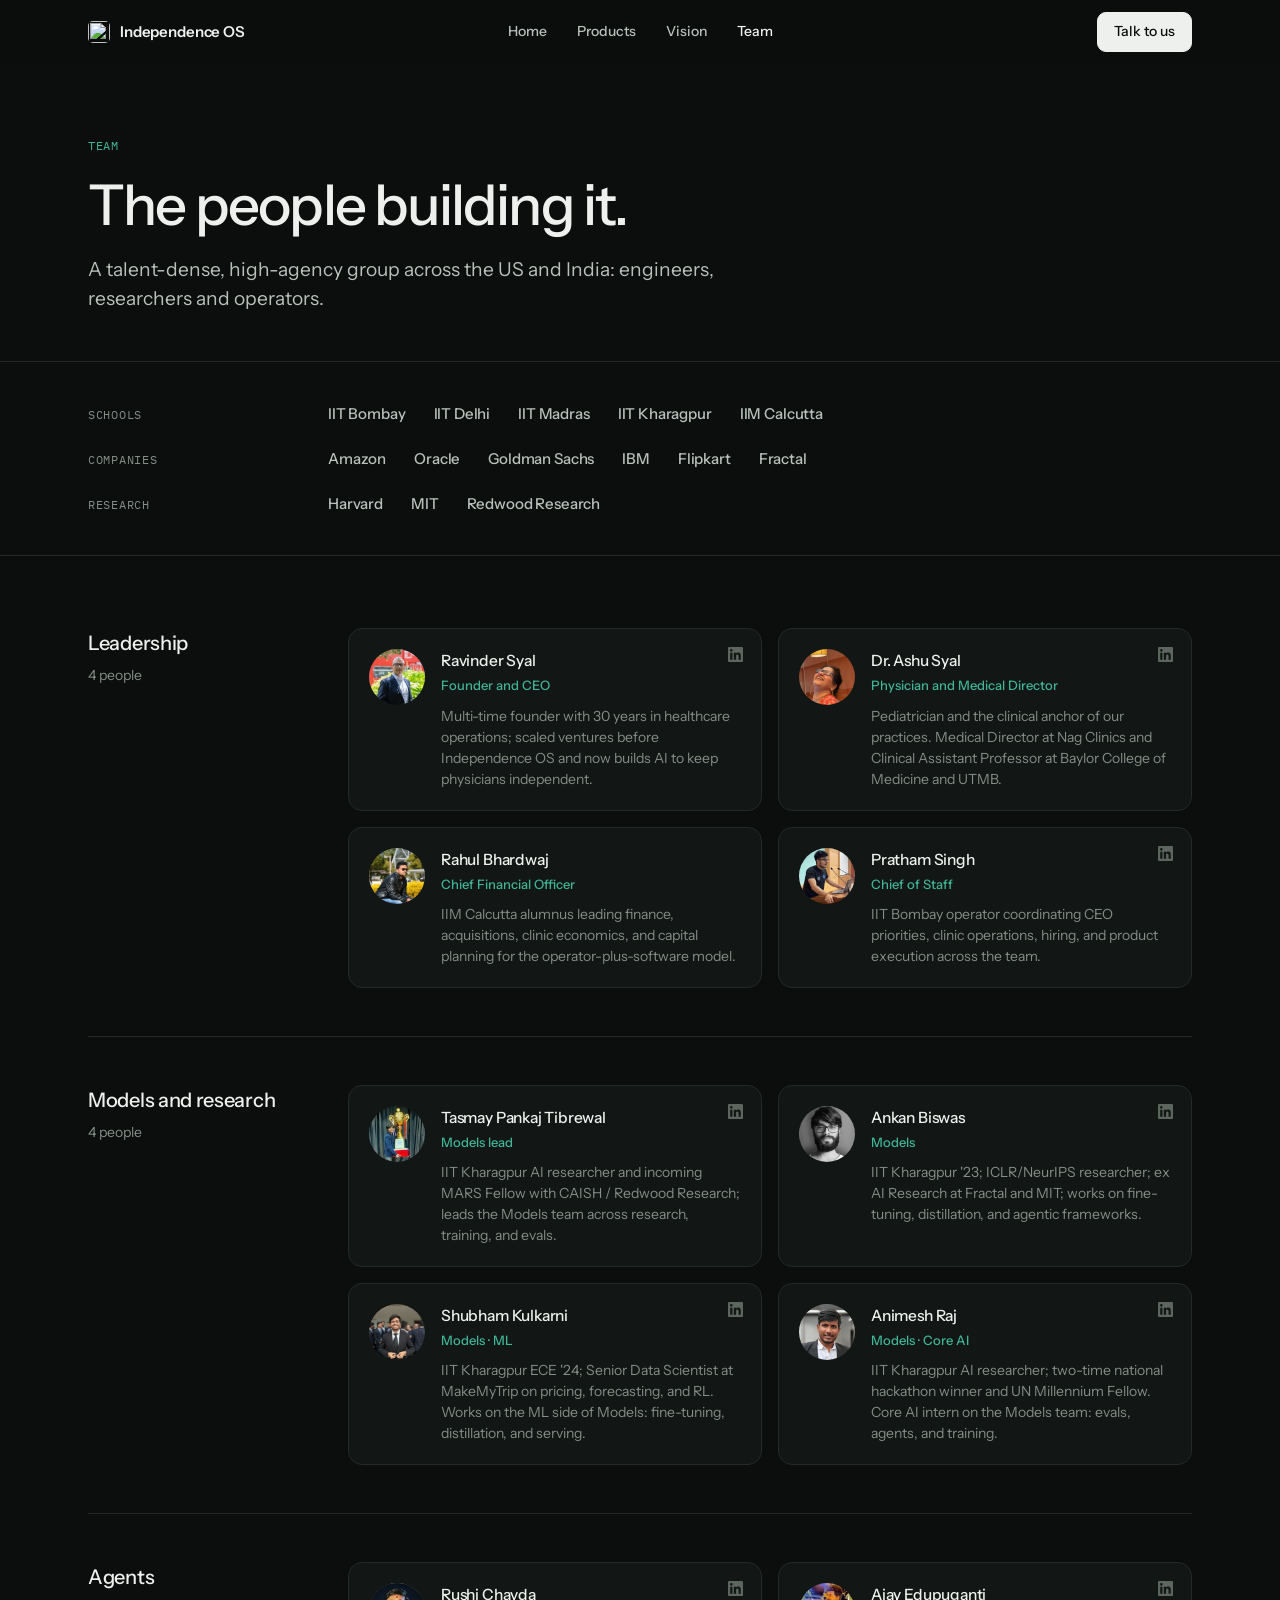
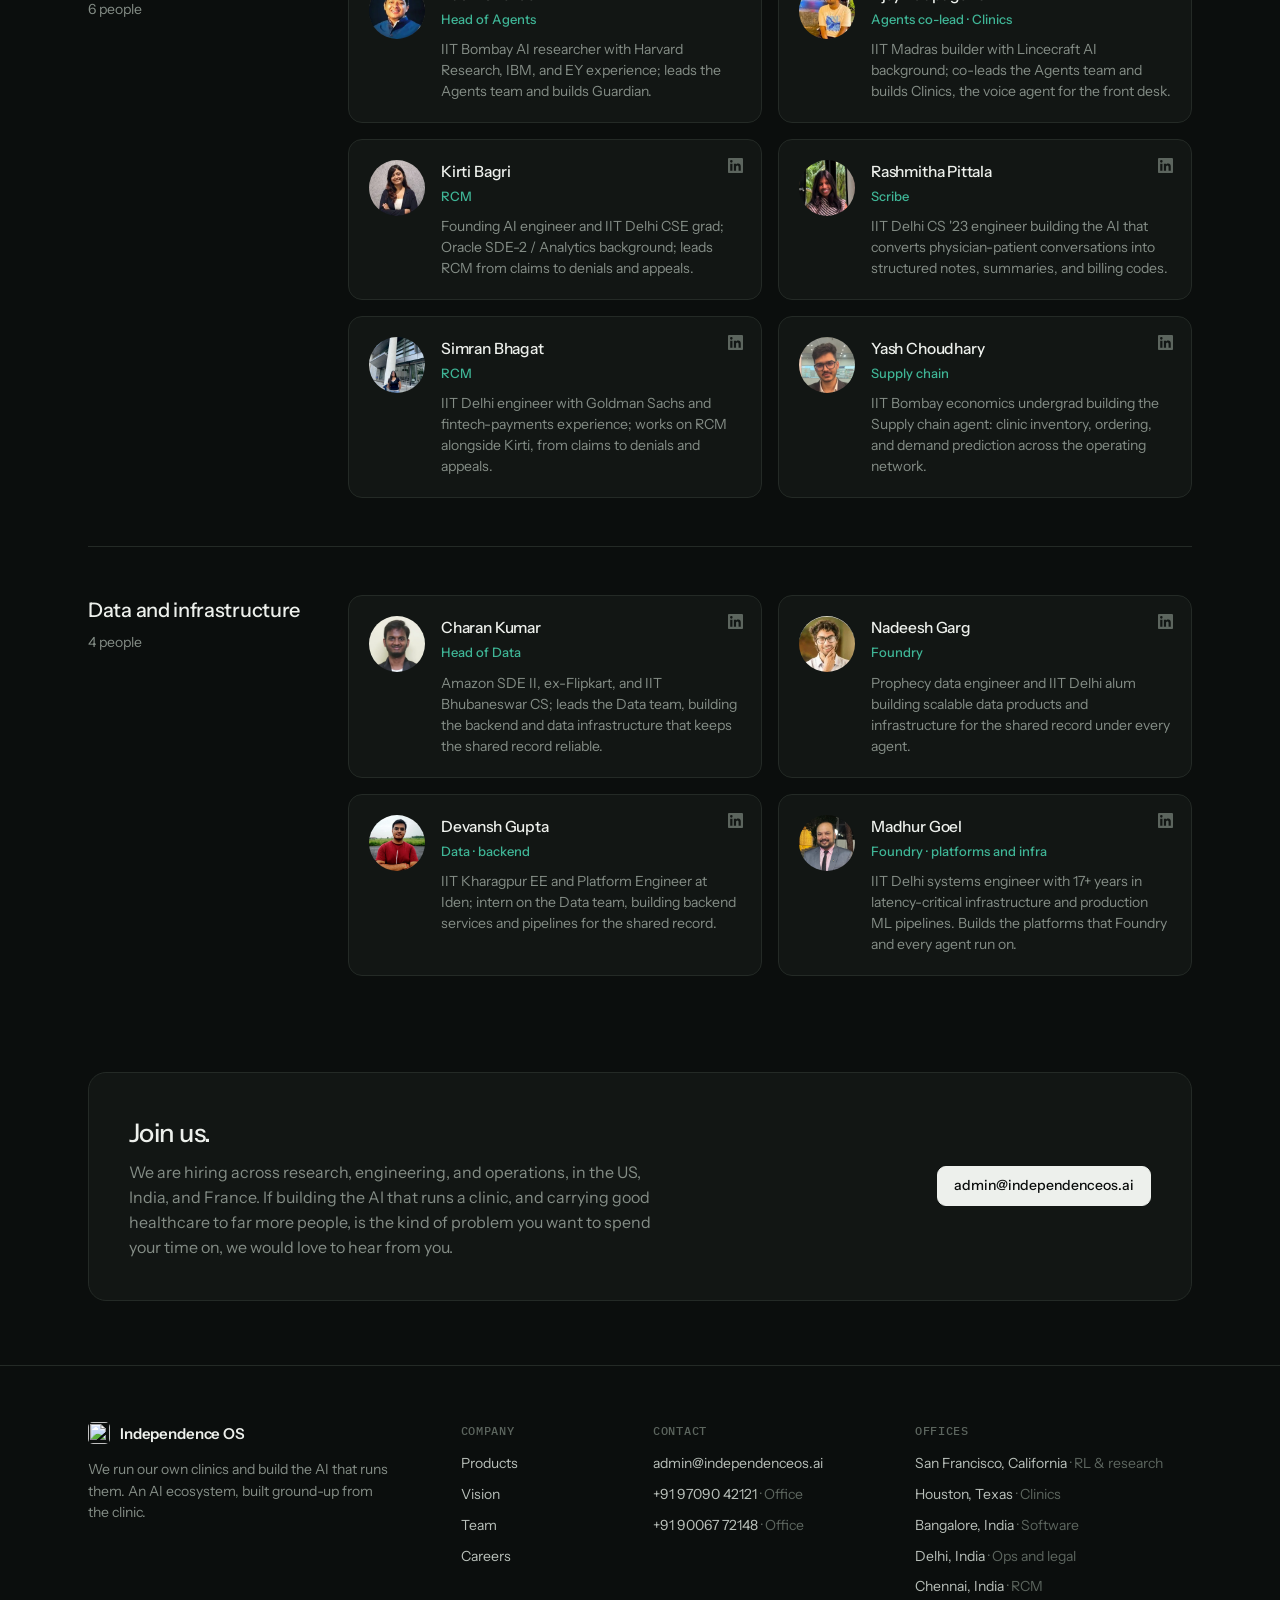
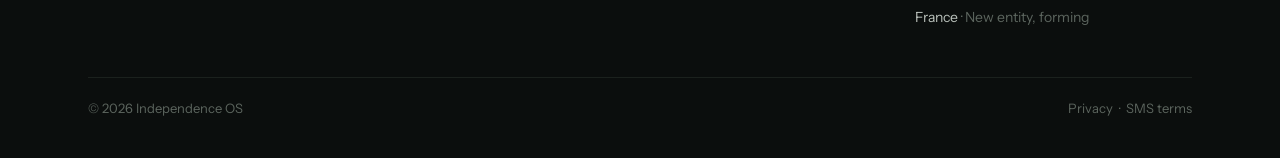
==== commit 654b7aae: "team: add Ashu Syal's photo, replacing the initials placeholder Cropped to her face with some of the" ====
--- a/team.html
+++ b/team.html
@@ -65,7 +65,7 @@
           <a class="li" href="https://www.linkedin.com/in/ravinder-syal/" target="_blank" rel="noopener" aria-label="LinkedIn"><svg viewBox="0 0 24 24" fill="currentColor"><path d="M20.45 20.45h-3.55v-5.57c0-1.33-.03-3.04-1.85-3.04-1.85 0-2.14 1.45-2.14 2.94v5.67H9.36V9h3.41v1.56h.05c.47-.9 1.63-1.85 3.36-1.85 3.6 0 4.27 2.37 4.27 5.46v6.28zM5.34 7.43a2.06 2.06 0 1 1 0-4.12 2.06 2.06 0 0 1 0 4.12zM7.12 20.45H3.56V9h3.56v11.45zM22.22 0H1.77C.79 0 0 .77 0 1.73v20.54C0 23.23.79 24 1.77 24h20.45c.98 0 1.78-.77 1.78-1.73V1.73C24 .77 23.2 0 22.22 0z"/></svg></a>
         </article>
         <article class="person">
-          <span class="avatar">AS</span>
+          <span class="avatar"><img src="images/ashu-syal.webp" alt=""></span>
           <div>
             <p class="name">Dr. Ashu Syal</p><p class="role">Physician and Medical Director</p>
             <p class="bio">Pediatrician and the clinical anchor of our practices. Medical Director at Nag Clinics and Clinical Assistant Professor at Baylor College of Medicine and UTMB.</p>
